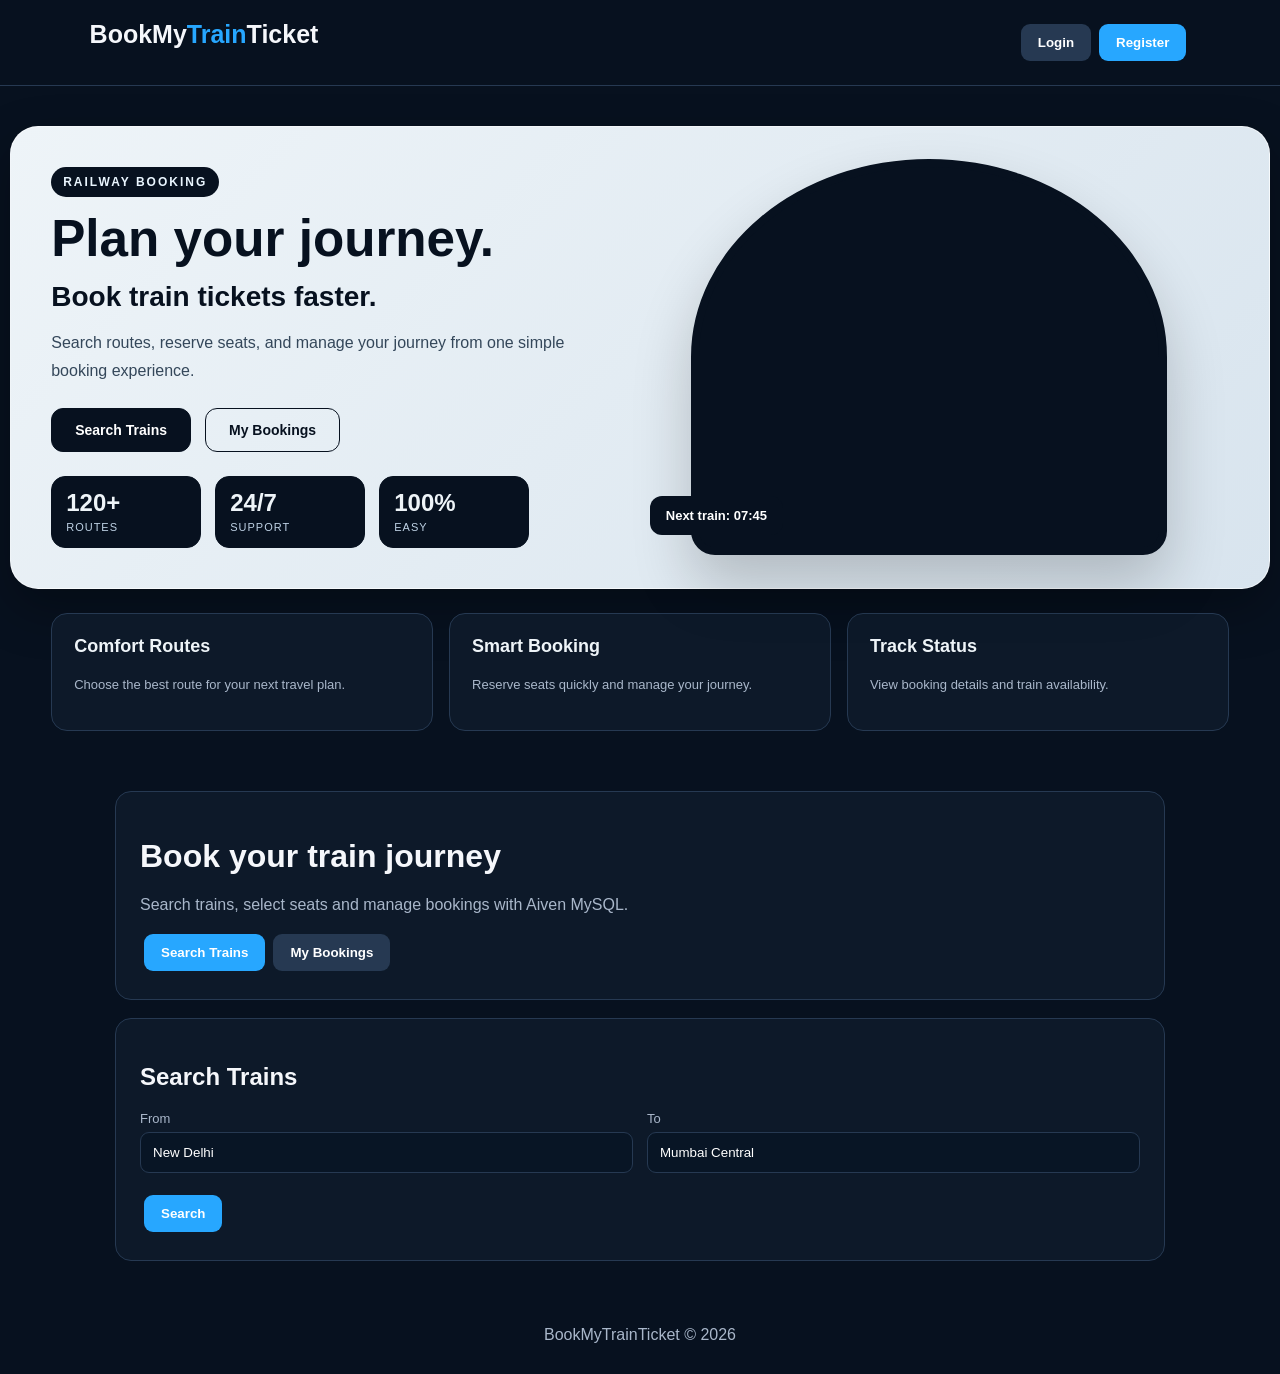
==== src/main/resources/static/index.html @ b4e8b29f "Add payment modal and ticket confirmation popup" ====
<!doctype html>
<html><head><meta charset="UTF-8"><meta name="viewport" content="width=device-width,initial-scale=1"><title>BookMyTrainTicket</title>
<style>
body{margin:0;font-family:Arial;background:#07111f;color:#f5f7fb}header{padding:20px 7%;display:flex;justify-content:space-between;border-bottom:1px solid #263952}.logo{font-size:25px;font-weight:800}.logo span{color:#27a7ff}button{padding:11px 17px;border:0;border-radius:9px;background:#27a7ff;color:#fff;font-weight:700;cursor:pointer;margin:4px}.secondary{background:#263952}.container{width:min(1050px,92%);margin:35px auto}.card{background:#0d1929;border:1px solid #263952;border-radius:16px;padding:24px;margin:18px 0}.grid{display:grid;grid-template-columns:repeat(auto-fit,minmax(190px,1fr));gap:14px}input,select{width:100%;padding:12px;box-sizing:border-box;background:#081525;color:white;border:1px solid #263952;border-radius:9px}label{display:block;color:#a9b7ca;font-size:13px;margin-bottom:6px}.hidden{display:none}.msg{margin-top:12px;padding:12px;background:#13243a;border-radius:9px;color:#a9b7ca}.train{margin-top:12px;padding:17px;border:1px solid #263952;border-radius:12px}.meta{color:#a9b7ca;line-height:1.7}.seat{display:inline-block;padding:8px;margin:4px;border-radius:7px;border:1px solid #263952}.available{background:#102c28;cursor:pointer}.selected{background:#27a7ff}.unavailable{opacity:.35}table{width:100%;border-collapse:collapse}td,th{padding:9px;border-bottom:1px solid #263952;text-align:left}footer{text-align:center;padding:30px;color:#a9b7ca}
.modal-backdrop{position:fixed;inset:0;background:rgba(0,0,0,0.7);display:flex;align-items:center;justify-content:center;z-index:10}.modal-backdrop.hidden{display:none!important}.modal-card{width:min(680px,92vw);background:#0d1929;border:1px solid #27a7ff;border-radius:16px;padding:24px;box-shadow:0 24px 80px rgba(0,0,0,0.5)}.modal-header{display:flex;justify-content:space-between;align-items:center}.modal-header h3{margin:0;color:#eef4f8}.modal-close{float:right;background:#263952;color:#fff}.modal-grid{display:grid;grid-template-columns:repeat(auto-fit,minmax(190px,1fr));gap:12px}.modal-summary{padding:16px;border-radius:12px;background:#07111f;border:1px solid #263952;margin:16px 0}.summary-line{display:flex;justify-content:space-between;color:#d4dde9;margin:6px 0}.payment-form-footer{display:flex;gap:12px;align-items:center;justify-content:flex-end;flex-wrap:wrap}.payment-form-footer button{margin:0}.modal-message{color:#a9b7ca}.success-modal{padding:24px;text-align:center}.success-modal h3{color:#80f8be}.success-modal p{color:#d4dde9}.success-icon{font-size:42px}

.landing-section{width:min(1180px,92vw);margin:40px auto 24px;background:linear-gradient(135deg,#eef4f8,#d8e4ee);color:#07111f;border-radius:28px;padding:30px 40px;box-shadow:0 20px 50px rgba(0,0,0,0.3);border:1px solid rgba(255,255,255,0.6)}
.landing-content{display:grid;grid-template-columns:1fr 1.1fr;align-items:center;gap:34px}
.landing-copy{padding:10px 0}.landing-tag{display:inline-block;padding:8px 12px;border-radius:50px;background:#07111f;color:#eaf6ff;font-size:12px;font-weight:800;letter-spacing:2px;text-transform:uppercase;margin-bottom:14px}
.landing-copy h1,.landing-copy h2,.landing-copy h3,.landing-copy .booking-heading,.feature-card h3,.feature-card h2{color:#07111f}
.landing-copy h1{font-size:clamp(46px,4vw,60px);line-height:1.1;margin:0 0 14px;font-weight:900}.landing-copy h2{font-size:clamp(28px,2vw,34px);margin:0 0 16px}.landing-copy p{color:#34475a;font-size:16px;line-height:1.7;margin-bottom:24px}
.landing-buttons{display:flex;gap:14px;flex-wrap:wrap;align-items:center}.landing-buttons a{text-decoration:none}.landing-button{padding:13px 23px;border-radius:12px;background:#07111f;color:#ffffff;font-size:14px;font-weight:800;border:1px solid #07111f;transition:0.2s ease}.landing-button.secondary{background:transparent;color:#07111f;border:1px solid #07111f}.landing-button:hover{transform:translateY(-3px);box-shadow:0 8px 20px rgba(7,17,31,0.2)}
.landing-stats{display:flex;gap:14px;flex-wrap:wrap;margin-top:24px}.stat-box{min-width:120px;padding:12px 14px;background:#07111f;color:#eef4f8;border-radius:14px;border:1px solid #07111f}.stat-box strong{display:block;font-size:24px}.stat-box span{font-size:11px;color:#bfd2e5;letter-spacing:1px;text-transform:uppercase}
.image-area{min-height:380px;display:flex;align-items:center;justify-content:center;position:relative}.image-wrap{width:min(460px,100%);height:380px;position:relative;border-radius:50% 50% 24px 24px;overflow:hidden;box-shadow:0 30px 60px rgba(0,0,0,0.2);border:8px solid #07111f;background:#07111f}.image-wrap:after{content:"";position:absolute;inset:0;background:linear-gradient(transparent,rgba(7,17,31,0.7))}.image-wrap img{width:100%;height:100%;object-fit:cover;display:block}.image-label{position:absolute;z-index:2;left:20px;bottom:20px;background:#07111f;color:#ffffff;padding:12px 16px;border-radius:12px;font-size:13px;font-weight:700}
.feature-strip{width:min(1180px,92vw);margin:20px auto 60px;display:grid;grid-template-columns:repeat(3,minmax(180px,1fr));gap:16px}.feature-card{background:#0d1929;border:1px solid #263952;border-radius:16px;padding:22px;color:#d4dde9}.feature-card h3{color:#eef4f8;font-size:18px;margin-top:0}.feature-card p{color:#a9b7ca;font-size:13px;line-height:1.6}
@media (max-width:920px){.landing-content,.feature-strip{grid-template-columns:1fr}.image-area{min-height:320px}.image-wrap{height:320px}}
</style></head>
<body><header><div class="logo">BookMy<span>Train</span>Ticket</div><div><button class="secondary" onclick="show('login')">Login</button><button onclick="show('register')">Register</button></div></header>

<section class="landing-section">
  <div class="landing-content">
    <div class="landing-copy">
      <span class="landing-tag">Railway Booking</span>
      <h1>Plan your journey.</h1>
      <h2>Book train tickets faster.</h2>
      <p>Search routes, reserve seats, and manage your journey from one simple booking experience.</p>

      <div class="landing-buttons">
        <a class="landing-button" href="#search">Search Trains</a>
        <a class="landing-button secondary" href="#bookings">My Bookings</a>
      </div>

      <div class="landing-stats">
        <div class="stat-box">
          <strong>120+</strong>
          <span>Routes</span>
        </div>
        <div class="stat-box">
          <strong>24/7</strong>
          <span>Support</span>
        </div>
        <div class="stat-box">
          <strong>100%</strong>
          <span>Easy</span>
        </div>
      </div>
    </div>

    <div class="image-area">
      <div class="image-wrap">
        <img src="https://encrypted-tbn0.gstatic.com/images?q=tbn:ANd9GcRGjt66DNuWF4eMNcLY-E34X-4AsqGQVPR0IYgvZ7qZsutuitfllXlhzjE&s=10" alt="Train">
      </div>
      <div class="image-label">Next train: 07:45</div>
    </div>
  </div>
</section>

<section class="feature-strip">
  <article class="feature-card">
    <h3>Comfort Routes</h3>
    <p>Choose the best route for your next travel plan.</p>
  </article>
  <article class="feature-card">
    <h3>Smart Booking</h3>
    <p>Reserve seats quickly and manage your journey.</p>
  </article>
  <article class="feature-card">
    <h3>Track Status</h3>
    <p>View booking details and train availability.</p>
  </article>
</section>

<main class="container"><div class="card"><h1>Book your train journey</h1><p style="color:#a9b7ca">Search trains, select seats and manage bookings with Aiven MySQL.</p><button onclick="show('search')">Search Trains</button><button class="secondary" onclick="loadBookings()">My Bookings</button></div>
<section id="login" class="card hidden"><h2>Login</h2><div class="grid"><div><label>Username</label><input id="loginUser"></div><div><label>Password</label><input id="loginPass" type="password"></div></div><br><button onclick="login()">Login</button><div id="loginMsg"></div></section>
<section id="register" class="card hidden"><h2>Register</h2><div class="grid"><div><label>Username</label><input id="regUser"></div><div><label>Password</label><input id="regPass" type="password"></div><div><label>Email</label><input id="regEmail" type="email"></div><div><label>Role</label><select id="regRole"><option>Regular</option><option>Senior</option><option>DifferentlyAbled</option></select></div></div><br><button onclick="register()">Register</button><div id="regMsg"></div></section>
<section id="search" class="card"><h2>Search Trains</h2><div class="grid"><div><label>From</label><input id="from" value="New Delhi"></div><div><label>To</label><input id="to" value="Mumbai Central"></div></div><br><button onclick="searchTrains()">Search</button><div id="results"></div></section>
<section id="booking" class="card hidden"><h2>Book Ticket</h2><div id="bookingInfo"></div><div class="grid"><div><label>Passenger Name</label><input id="passengerName"></div><div><label>Passenger Age</label><input id="passengerAge" type="number"></div></div><h3>Select Seat</h3><div id="seats"></div><br><button onclick="book()">Confirm Ticket</button><div id="bookMsg"></div></section>
<section id="bookings" class="card hidden"><h2>My Bookings</h2><div id="bookingList"></div></section></main><footer>BookMyTrainTicket © 2026</footer>
<div id="paymentModal" class="modal-backdrop hidden">
 <div class="modal-card">
  <div class="modal-header">
   <h3>Payment Process</h3>
   <button class="modal-close" onclick="closePaymentModal()">×</button>
  </div>
  <div id="paymentSummary" class="modal-summary"></div>
  <div class="modal-grid">
   <div><label>Payment Method</label><select id="paymentMethod"><option value="UPI">UPI</option><option value="CREDIT_CARD">Credit Card</option><option value="DEBIT_CARD">Debit Card</option><option value="NET_BANKING">Net Banking</option><option value="WALLET">Wallet</option></select></div>
   <div id="cardFields">
    <div><label>Card Holder</label><input id="cardHolderName" placeholder="Card holder name"></div>
   </div>
  </div>
  <div class="modal-grid">
   <div><label>Card Number</label><input id="cardNumber" placeholder="1234 5678 9012 3456"></div>
   <div><label>Expiry Date</label><input id="expiryDate" placeholder="MM/YY"></div>
   <div><label>CVV</label><input id="cvv" placeholder="123" type="password"></div>
   <div><label>UPI ID</label><input id="upiId" placeholder="name@upi"></div>
  </div>
  <div class="payment-form-footer">
   <button class="secondary" onclick="closePaymentModal()">Cancel</button>
   <button onclick="processPaymentAndBook()">Pay & Confirm Ticket</button>
  </div>
  <div id="paymentMsg" class="msg hidden"></div>
 </div>
</div>
<div id="successModal" class="modal-backdrop hidden">
 <div class="modal-card success-modal">
  <div class="success-icon">✓</div>
  <h3>Ticket Confirmed Successfully</h3>
  <p id="successMessage">Your ticket has been booked.</p>
  <button onclick="closeSuccessModal()">Close</button>
 </div>
</div>
<script>
let user=JSON.parse(localStorage.getItem('bmtUser')||'null'),selected=null,currentTrain=null,currentRoute=null,routePrice=0,routeSource='',routeDestination='';
function show(id){
  document.querySelectorAll('section.card, div.card').forEach(x=>x.classList.add('hidden'));
  const target=document.getElementById(id);
  if(target){target.classList.remove('hidden');}
}
function msg(id,t){document.getElementById(id).innerHTML='<div class="msg">'+t+'</div>'}
async function api(u,o={}){let r=await fetch(u,{headers:{'Content-Type':'application/json'},...o}),d=await r.json().catch(()=>({message:'Invalid server response'}));if(!r.ok)throw Error(d.message||'Request failed');return d}
async function login(){try{let d=await api('/api/auth/login',{method:'POST',body:JSON.stringify({username:loginUser.value,password:loginPass.value})});user=d;localStorage.setItem('bmtUser',JSON.stringify(d));msg('loginMsg','Login successful.');show('search')}catch(e){msg('loginMsg',e.message)}}
async function register(){try{let d=await api('/api/auth/register',{method:'POST',body:JSON.stringify({username:regUser.value,password:regPass.value,email:regEmail.value,role:regRole.value})});msg('regMsg',d.message)}catch(e){msg('regMsg',e.message)}}
async function searchTrains(){results.innerHTML='<div class="msg">Searching...</div>';try{let a=await api('/api/trains/search?source='+encodeURIComponent(from.value)+'&destination='+encodeURIComponent(to.value));results.innerHTML=a.length?a.map(x=>'<div class="train"><h3>'+x.train.trainName+' ('+x.train.trainNumber+')</h3><div class="meta">'+x.route.sourceStation+' → '+x.route.destinationStation+'<br>Departure: '+x.route.departureTime+' | Arrival: '+x.route.arrivalTime+'<br>Fare: ₹'+x.route.price+' | Available: '+x.availableSeats+'</div><button onclick="openBooking('+x.train.trainId+','+x.route.routeId+',\''+x.route.sourceStation+'\',\''+x.route.destinationStation+'\','+x.route.price+')">Select Seat</button></div>').join(''):'<div class="msg">No trains found.</div>'}catch(e){results.innerHTML='<div class="msg">'+e.message+'</div>'}}
async function openBooking(t,r,source,destination,price){if(!user){show('login');msg('loginMsg','Please login before booking.');return}currentTrain=t;currentRoute=r;selected=null;routePrice=Number(price)||0;routeSource=source||'';routeDestination=destination||'';show('booking');bookingInfo.innerHTML='<div class="meta"><strong>'+source+' → '+destination+'</strong><br>Fare: ₹'+price+'</div>';try{let a=await api('/api/trains/'+t+'/seats');seats.innerHTML=a.map(s=>'<span class="seat '+(s.available?'available':'unavailable')+'" '+(s.available?'onclick="selectSeat(this,'+s.seatId+')"':'')+'>'+s.compartmentName+'-'+s.seatNumber+'<br><small>'+s.berthType+'</small></span>').join('')}catch(e){seats.innerHTML='<div class="msg">'+e.message+'</div>'}}
function selectSeat(el,id){document.querySelectorAll('.selected').forEach(x=>x.classList.remove('selected'));el.classList.add('selected');selected=id}
function book(){if(!selected){msg('bookMsg','Select a seat.');return}if(!passengerName.value){msg('bookMsg','Enter passenger name.');return}if(!passengerAge.value){msg('bookMsg','Enter passenger age.');return}openPaymentModal()}
function openPaymentModal(){const method=document.getElementById('paymentMethod').value||'UPI';const total=routePrice||0;paymentSummary.innerHTML='<div class="summary-line"><span>Route</span><span>'+routeSource+' → '+routeDestination+'</span></div><div class="summary-line"><span>Passenger</span><span>'+escapeHtml(passengerName.value)+'</span></div><div class="summary-line"><span>Seat</span><span id="seatSummary">#'+selected+'</span></div><div class="summary-line"><span>Payment</span><span>₹'+total+'</span></div><div class="summary-line"><span>Method</span><span>'+method+'</span></div>';
paymentModal.classList.remove('hidden');paymentMsg.classList.add('hidden');paymentMsg.innerHTML='';}
function closePaymentModal(){paymentModal.classList.add('hidden');}
function closeSuccessModal(){
  const modal=document.getElementById('successModal');
  if(modal){modal.classList.add('hidden');}
  closePaymentModal();
  show('search');
}
function escapeHtml(str){return String(str).replace(/&/g,'&amp;').replace(/</g,'&lt;').replace(/>/g,'&gt;').replace(/\"/g,'&quot;').replace(/'/g,'&#039;')}
async function processPaymentAndBook(){if(!user){show('login');msg('loginMsg','Please login before booking.');return}if(!selected){closePaymentModal();msg('bookMsg','Select a seat.');return}try{paymentMsg.classList.remove('hidden');paymentMsg.innerHTML='<div class="msg">Processing payment...</div>';const method=document.getElementById('paymentMethod').value;let paymentBody={bookingId:0,amount:routePrice,method:method};if(method==='CREDIT_CARD'||method==='DEBIT_CARD'){paymentBody.cardNumber=cardNumber.value;paymentBody.cardHolderName=cardHolderName.value;paymentBody.expiryDate=expiryDate.value;paymentBody.cvv=cvv.value;}if(method==='UPI'){paymentBody.upiId=upiId.value;}let bookingBody={userId:user.userId,seatId:selected,trainId:currentTrain,routeId:currentRoute,passengerName:passengerName.value,passengerAge:Number(passengerAge.value)};let d=await api('/api/bookings',{method:'POST',body:JSON.stringify(bookingBody)});if(!d.success){throw Error(d.message||'Booking could not be created.');}paymentBody.bookingId=d.id;let paymentResponse=await api('/api/payments/process',{method:'POST',body:JSON.stringify(paymentBody)});if(!paymentResponse.success||paymentResponse.status==='FAILED'){throw Error(paymentResponse.message||'Payment failed.');}paymentMsg.innerHTML='<div class="msg">Payment successful. Ticket confirmed.</div>';closePaymentModal();successMessage.innerHTML='Ticket confirmed successfully for '+escapeHtml(passengerName.value)+'<br>Booking ID: '+d.id+'<br>Transaction: '+(paymentResponse.transactionId||'N/A')+'<br>Payment Status: '+paymentResponse.status+'.';successModal.classList.remove('hidden');}catch(e){paymentMsg.innerHTML='<div class="msg">'+e.message+'</div>';paymentMsg.classList.remove('hidden')}}
async function loadBookings(){if(!user){show('login');msg('loginMsg','Please login first.');return}show('bookings');try{let a=await api('/api/bookings/user/'+user.userId);bookingList.innerHTML=a.length?'<table><tr><th>Train</th><th>Route</th><th>Passenger</th><th>Status</th></tr>'+a.map(b=>'<tr><td>'+b.trainName+'<br>'+b.trainNumber+'</td><td>'+b.sourceStation+' → '+b.destinationStation+'</td><td>'+b.passengerName+'</td><td>'+b.status+'</td></tr>').join('')+'</table>':'<div class="msg">No bookings yet.</div>'}catch(e){bookingList.innerHTML='<div class="msg">'+e.message+'</div>'}}
</script></body></html>
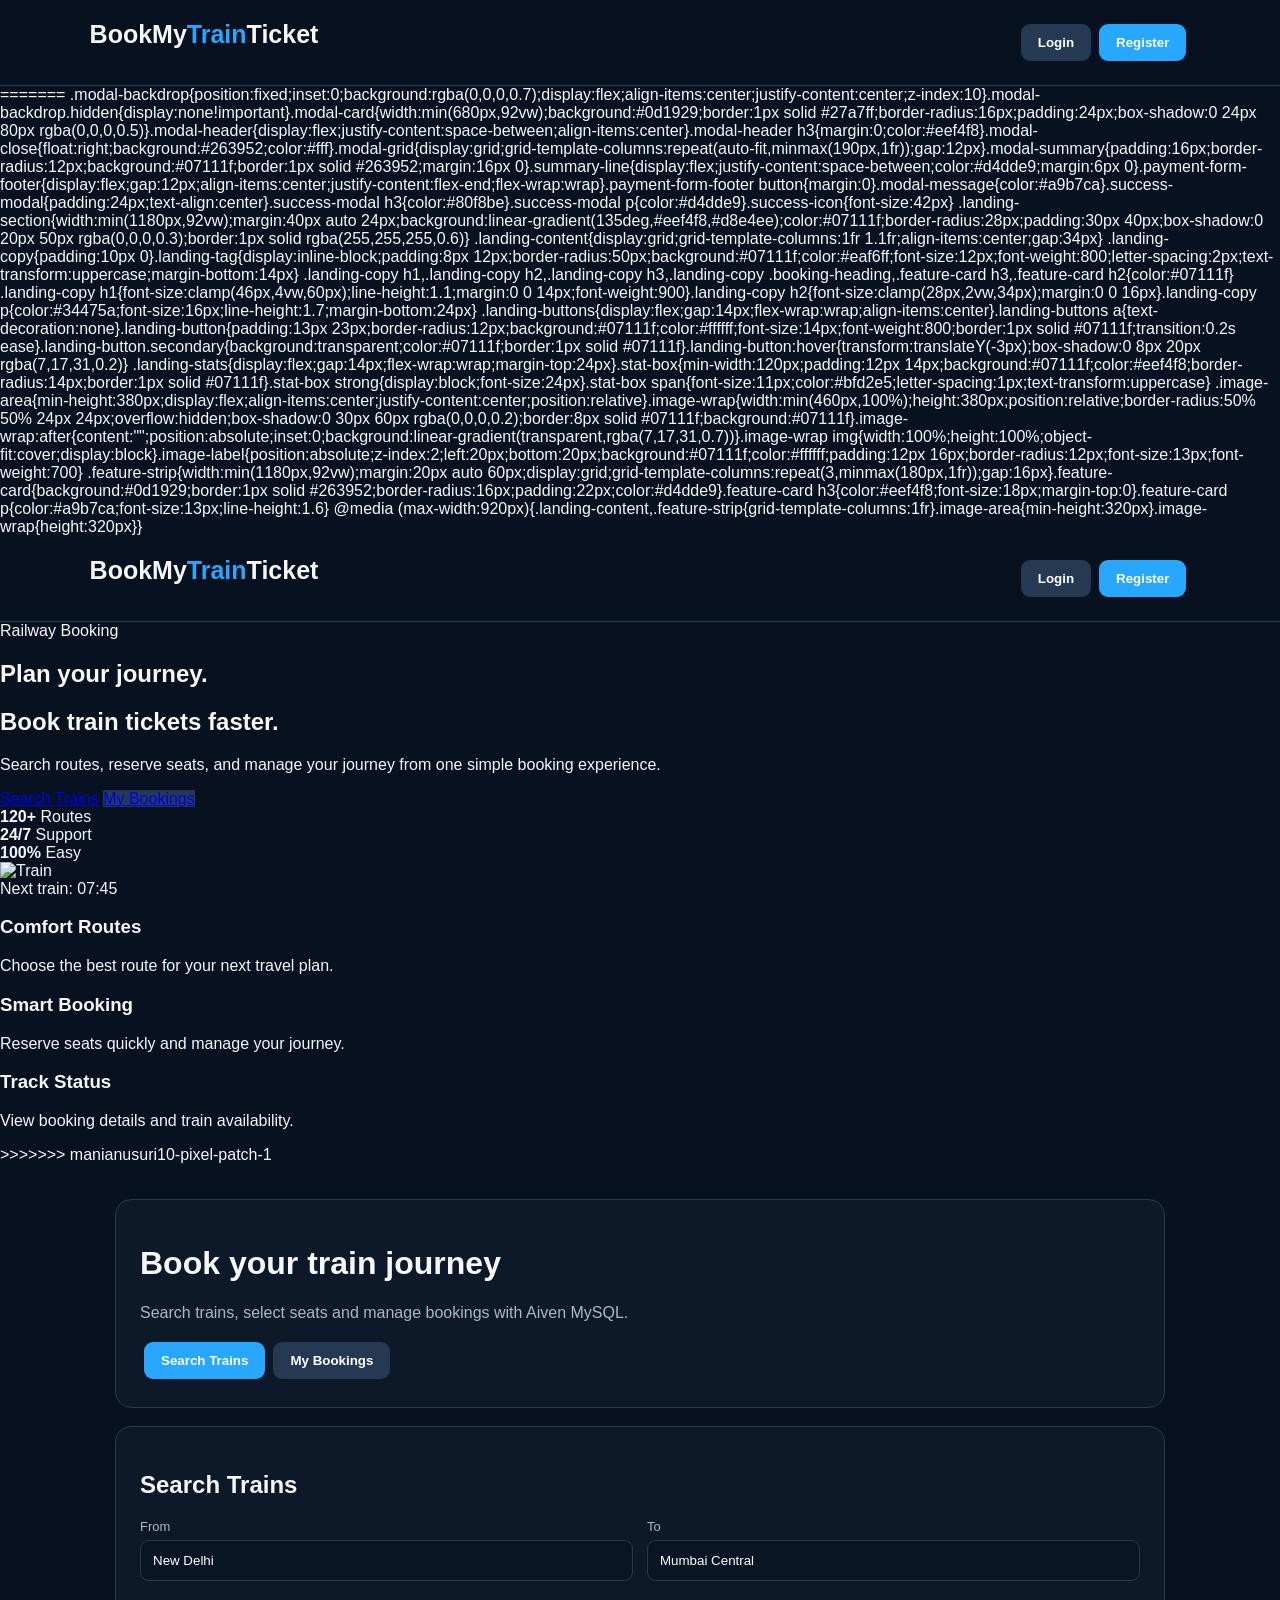
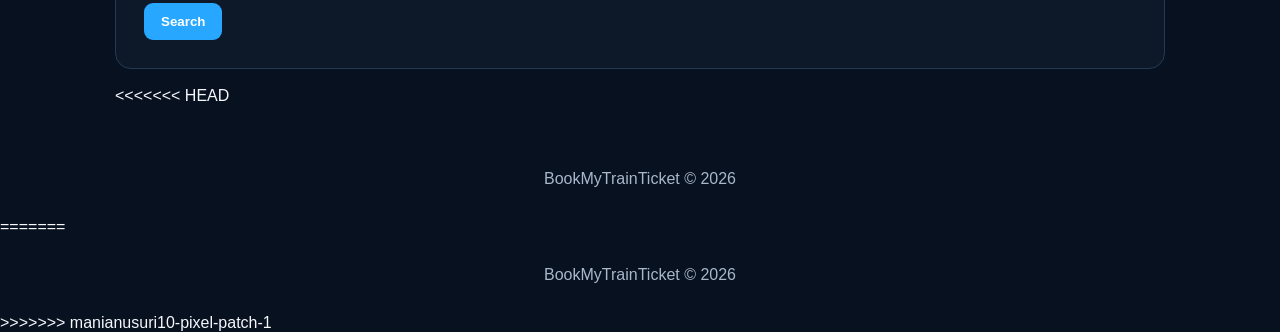
==== commit a6fa6339: "Merge UI landing and payment fallback updates" ====
--- a/src/main/resources/static/index.html
+++ b/src/main/resources/static/index.html
@@ -2,6 +2,10 @@
 <html><head><meta charset="UTF-8"><meta name="viewport" content="width=device-width,initial-scale=1"><title>BookMyTrainTicket</title>
 <style>
 body{margin:0;font-family:Arial;background:#07111f;color:#f5f7fb}header{padding:20px 7%;display:flex;justify-content:space-between;border-bottom:1px solid #263952}.logo{font-size:25px;font-weight:800}.logo span{color:#27a7ff}button{padding:11px 17px;border:0;border-radius:9px;background:#27a7ff;color:#fff;font-weight:700;cursor:pointer;margin:4px}.secondary{background:#263952}.container{width:min(1050px,92%);margin:35px auto}.card{background:#0d1929;border:1px solid #263952;border-radius:16px;padding:24px;margin:18px 0}.grid{display:grid;grid-template-columns:repeat(auto-fit,minmax(190px,1fr));gap:14px}input,select{width:100%;padding:12px;box-sizing:border-box;background:#081525;color:white;border:1px solid #263952;border-radius:9px}label{display:block;color:#a9b7ca;font-size:13px;margin-bottom:6px}.hidden{display:none}.msg{margin-top:12px;padding:12px;background:#13243a;border-radius:9px;color:#a9b7ca}.train{margin-top:12px;padding:17px;border:1px solid #263952;border-radius:12px}.meta{color:#a9b7ca;line-height:1.7}.seat{display:inline-block;padding:8px;margin:4px;border-radius:7px;border:1px solid #263952}.available{background:#102c28;cursor:pointer}.selected{background:#27a7ff}.unavailable{opacity:.35}table{width:100%;border-collapse:collapse}td,th{padding:9px;border-bottom:1px solid #263952;text-align:left}footer{text-align:center;padding:30px;color:#a9b7ca}
+<<<<<<< HEAD
+</style></head>
+<body><header><div class="logo">BookMy<span>Train</span>Ticket</div><div><button class="secondary" onclick="show('login')">Login</button><button onclick="show('register')">Register</button></div></header>
+=======
 .modal-backdrop{position:fixed;inset:0;background:rgba(0,0,0,0.7);display:flex;align-items:center;justify-content:center;z-index:10}.modal-backdrop.hidden{display:none!important}.modal-card{width:min(680px,92vw);background:#0d1929;border:1px solid #27a7ff;border-radius:16px;padding:24px;box-shadow:0 24px 80px rgba(0,0,0,0.5)}.modal-header{display:flex;justify-content:space-between;align-items:center}.modal-header h3{margin:0;color:#eef4f8}.modal-close{float:right;background:#263952;color:#fff}.modal-grid{display:grid;grid-template-columns:repeat(auto-fit,minmax(190px,1fr));gap:12px}.modal-summary{padding:16px;border-radius:12px;background:#07111f;border:1px solid #263952;margin:16px 0}.summary-line{display:flex;justify-content:space-between;color:#d4dde9;margin:6px 0}.payment-form-footer{display:flex;gap:12px;align-items:center;justify-content:flex-end;flex-wrap:wrap}.payment-form-footer button{margin:0}.modal-message{color:#a9b7ca}.success-modal{padding:24px;text-align:center}.success-modal h3{color:#80f8be}.success-modal p{color:#d4dde9}.success-icon{font-size:42px}
 
 .landing-section{width:min(1180px,92vw);margin:40px auto 24px;background:linear-gradient(135deg,#eef4f8,#d8e4ee);color:#07111f;border-radius:28px;padding:30px 40px;box-shadow:0 20px 50px rgba(0,0,0,0.3);border:1px solid rgba(255,255,255,0.6)}
@@ -70,11 +74,13 @@
   </article>
 </section>
 
+>>>>>>> manianusuri10-pixel-patch-1
 <main class="container"><div class="card"><h1>Book your train journey</h1><p style="color:#a9b7ca">Search trains, select seats and manage bookings with Aiven MySQL.</p><button onclick="show('search')">Search Trains</button><button class="secondary" onclick="loadBookings()">My Bookings</button></div>
 <section id="login" class="card hidden"><h2>Login</h2><div class="grid"><div><label>Username</label><input id="loginUser"></div><div><label>Password</label><input id="loginPass" type="password"></div></div><br><button onclick="login()">Login</button><div id="loginMsg"></div></section>
 <section id="register" class="card hidden"><h2>Register</h2><div class="grid"><div><label>Username</label><input id="regUser"></div><div><label>Password</label><input id="regPass" type="password"></div><div><label>Email</label><input id="regEmail" type="email"></div><div><label>Role</label><select id="regRole"><option>Regular</option><option>Senior</option><option>DifferentlyAbled</option></select></div></div><br><button onclick="register()">Register</button><div id="regMsg"></div></section>
 <section id="search" class="card"><h2>Search Trains</h2><div class="grid"><div><label>From</label><input id="from" value="New Delhi"></div><div><label>To</label><input id="to" value="Mumbai Central"></div></div><br><button onclick="searchTrains()">Search</button><div id="results"></div></section>
-<section id="booking" class="card hidden"><h2>Book Ticket</h2><div id="bookingInfo"></div><div class="grid"><div><label>Passenger Name</label><input id="passengerName"></div><div><label>Passenger Age</label><input id="passengerAge" type="number"></div></div><h3>Select Seat</h3><div id="seats"></div><br><button onclick="book()">Confirm Ticket</button><div id="bookMsg"></div></section>
+<<<<<<< HEAD
+<section id="booking" class="card hidden"><h2>Book Ticket</h2><div id="bookingInfo"></div><div class="grid"><div><label>Passenger Name</label><input id="passengerName"></div><div><label>Passenger Age</label><input id="passengerAge" type="number"></div></div><h3>Select Seat</h3><div id="seats"></div><br><button onclick="book()">Confirm Booking</button><div id="bookMsg"></div></section>
 <section id="bookings" class="card hidden"><h2>My Bookings</h2><div id="bookingList"></div></section></main><footer>BookMyTrainTicket © 2026</footer>
 <div id="paymentModal" class="modal-backdrop hidden">
  <div class="modal-card">
@@ -112,29 +118,405 @@
 </div>
 <script>
 let user=JSON.parse(localStorage.getItem('bmtUser')||'null'),selected=null,currentTrain=null,currentRoute=null,routePrice=0,routeSource='',routeDestination='';
+const paymentModal=document.getElementById('paymentModal');
+const paymentSummary=document.getElementById('paymentSummary');
+const paymentMsg=document.getElementById('paymentMsg');
+const successModal=document.getElementById('successModal');
+const successMessage=document.getElementById('successMessage');
+const bookingInfo=document.getElementById('bookingInfo');
+const seats=document.getElementById('seats');
+const results=document.getElementById('results');
+const bookingList=document.getElementById('bookingList');
+const passengerName=document.getElementById('passengerName');
+const passengerAge=document.getElementById('passengerAge');
+const from=document.getElementById('from');
+const to=document.getElementById('to');
+const loginUser=document.getElementById('loginUser');
+const loginPass=document.getElementById('loginPass');
+const regUser=document.getElementById('regUser');
+const regPass=document.getElementById('regPass');
+const regEmail=document.getElementById('regEmail');
+const regRole=document.getElementById('regRole');
+
 function show(id){
   document.querySelectorAll('section.card, div.card').forEach(x=>x.classList.add('hidden'));
   const target=document.getElementById(id);
   if(target){target.classList.remove('hidden');}
 }
-function msg(id,t){document.getElementById(id).innerHTML='<div class="msg">'+t+'</div>'}
-async function api(u,o={}){let r=await fetch(u,{headers:{'Content-Type':'application/json'},...o}),d=await r.json().catch(()=>({message:'Invalid server response'}));if(!r.ok)throw Error(d.message||'Request failed');return d}
-async function login(){try{let d=await api('/api/auth/login',{method:'POST',body:JSON.stringify({username:loginUser.value,password:loginPass.value})});user=d;localStorage.setItem('bmtUser',JSON.stringify(d));msg('loginMsg','Login successful.');show('search')}catch(e){msg('loginMsg',e.message)}}
-async function register(){try{let d=await api('/api/auth/register',{method:'POST',body:JSON.stringify({username:regUser.value,password:regPass.value,email:regEmail.value,role:regRole.value})});msg('regMsg',d.message)}catch(e){msg('regMsg',e.message)}}
-async function searchTrains(){results.innerHTML='<div class="msg">Searching...</div>';try{let a=await api('/api/trains/search?source='+encodeURIComponent(from.value)+'&destination='+encodeURIComponent(to.value));results.innerHTML=a.length?a.map(x=>'<div class="train"><h3>'+x.train.trainName+' ('+x.train.trainNumber+')</h3><div class="meta">'+x.route.sourceStation+' → '+x.route.destinationStation+'<br>Departure: '+x.route.departureTime+' | Arrival: '+x.route.arrivalTime+'<br>Fare: ₹'+x.route.price+' | Available: '+x.availableSeats+'</div><button onclick="openBooking('+x.train.trainId+','+x.route.routeId+',\''+x.route.sourceStation+'\',\''+x.route.destinationStation+'\','+x.route.price+')">Select Seat</button></div>').join(''):'<div class="msg">No trains found.</div>'}catch(e){results.innerHTML='<div class="msg">'+e.message+'</div>'}}
-async function openBooking(t,r,source,destination,price){if(!user){show('login');msg('loginMsg','Please login before booking.');return}currentTrain=t;currentRoute=r;selected=null;routePrice=Number(price)||0;routeSource=source||'';routeDestination=destination||'';show('booking');bookingInfo.innerHTML='<div class="meta"><strong>'+source+' → '+destination+'</strong><br>Fare: ₹'+price+'</div>';try{let a=await api('/api/trains/'+t+'/seats');seats.innerHTML=a.map(s=>'<span class="seat '+(s.available?'available':'unavailable')+'" '+(s.available?'onclick="selectSeat(this,'+s.seatId+')"':'')+'>'+s.compartmentName+'-'+s.seatNumber+'<br><small>'+s.berthType+'</small></span>').join('')}catch(e){seats.innerHTML='<div class="msg">'+e.message+'</div>'}}
-function selectSeat(el,id){document.querySelectorAll('.selected').forEach(x=>x.classList.remove('selected'));el.classList.add('selected');selected=id}
-function book(){if(!selected){msg('bookMsg','Select a seat.');return}if(!passengerName.value){msg('bookMsg','Enter passenger name.');return}if(!passengerAge.value){msg('bookMsg','Enter passenger age.');return}openPaymentModal()}
-function openPaymentModal(){const method=document.getElementById('paymentMethod').value||'UPI';const total=routePrice||0;paymentSummary.innerHTML='<div class="summary-line"><span>Route</span><span>'+routeSource+' → '+routeDestination+'</span></div><div class="summary-line"><span>Passenger</span><span>'+escapeHtml(passengerName.value)+'</span></div><div class="summary-line"><span>Seat</span><span id="seatSummary">#'+selected+'</span></div><div class="summary-line"><span>Payment</span><span>₹'+total+'</span></div><div class="summary-line"><span>Method</span><span>'+method+'</span></div>';
-paymentModal.classList.remove('hidden');paymentMsg.classList.add('hidden');paymentMsg.innerHTML='';}
-function closePaymentModal(){paymentModal.classList.add('hidden');}
+
+function msg(id,t){let e=document.getElementById(id);if(e){e.innerHTML='<div class="msg">'+t+'</div>'}}
+
+async function login(){
+  try {
+    let d=await api('/api/auth/login',{method:'POST',body:JSON.stringify({username:loginUser.value,password:loginPass.value})});
+    user=d;
+    localStorage.setItem('bmtUser',JSON.stringify(d));
+    msg('loginMsg','Login successful.');
+    show('search');
+  } catch(e){msg('loginMsg',e.message)}
+}
+
+async function register(){
+  try {
+    let d=await api('/api/auth/register',{method:'POST',body:JSON.stringify({username:regUser.value,password:regPass.value,email:regEmail.value,role:regRole.value})});
+    msg('regMsg',d.message||'Registration successful');
+  } catch(e){msg('regMsg',e.message)}
+}
+
+async function searchTrains(){
+  results.innerHTML='<div class="msg">Searching...</div>';
+  try {
+    let a=await api('/api/trains/search?source='+encodeURIComponent(from.value)+'&destination='+encodeURIComponent(to.value));
+    results.innerHTML=a.length?a.map(x=>'<div class="train"><h3>'+x.train.trainName+' ('+x.train.trainNumber+')</h3><div class="meta">'+x.route.sourceStation+' → '+x.route.destinationStation+'<br>Departure: '+x.route.departureTime+' | Arrival: '+x.route.arrivalTime+'<br>Fare: ₹'+x.route.price+' | Available: '+x.availableSeats+'</div><button onclick="openBooking('+x.train.trainId+','+x.route.routeId+',\''+x.route.sourceStation+'\',\''+x.route.destinationStation+'\','+x.route.price+')">Select Seat</button></div>').join(''):'<div class="msg">No trains found.</div>';
+  }catch(e){results.innerHTML='<div class="msg">'+e.message+'</div>'}
+}
+
+async function openBooking(t,r,source,destination,price){
+  if(!user){show('login');msg('loginMsg','Please login before booking.');return}
+  currentTrain=t;currentRoute=r;selected=null;routePrice=Number(price)||0;routeSource=source||'';routeDestination=destination||'';
+  show('booking');
+  bookingInfo.innerHTML='<div class="meta"><strong>'+source+' → '+destination+'</strong><br>Fare: ₹'+price+'</div>';
+  try {
+    let a=await api('/api/trains/'+t+'/seats');
+    seats.innerHTML=a.map(s=>'<span class="seat '+(s.available?'available':'unavailable')+'" '+(s.available?'onclick="selectSeat(this,'+s.seatId+')"':'')+'>'+s.compartmentName+'-'+s.seatNumber+'<br><small>'+s.berthType+'</small></span>').join('');
+  }catch(e){seats.innerHTML='<div class="msg">'+e.message+'</div>'}
+}
+
+function selectSeat(el,id){
+  document.querySelectorAll('.selected').forEach(x=>x.classList.remove('selected'));
+  el.classList.add('selected');
+  selected=id
+}
+
+function book(){
+  if(!selected){msg('bookMsg','Select a seat.');return}
+  if(!passengerName.value){msg('bookMsg','Enter passenger name.');return}
+  if(!passengerAge.value){msg('bookMsg','Enter passenger age.');return}
+  openPaymentModal();
+}
+
+function openPaymentModal(){
+  const method=document.getElementById('paymentMethod').value||'UPI';
+  const total=routePrice||0;
+  paymentSummary.innerHTML='<div class="summary-line"><span>Route</span><span>'+routeSource+' → '+routeDestination+'</span></div><div class="summary-line"><span>Passenger</span><span>'+escapeHtml(passengerName.value)+'</span></div><div class="summary-line"><span>Seat</span><span id="seatSummary">#'+selected+'</span></div><div class="summary-line"><span>Payment</span><span>₹'+total+'</span></div><div class="summary-line"><span>Method</span><span>'+method+'</span></div>';
+  paymentModal.classList.remove('hidden');
+  paymentMsg.classList.add('hidden');
+  paymentMsg.innerHTML='';
+}
+
+function closePaymentModal(){if(paymentModal){paymentModal.classList.add('hidden')}}
+
 function closeSuccessModal(){
   const modal=document.getElementById('successModal');
-  if(modal){modal.classList.add('hidden');}
+  if(modal){modal.classList.add('hidden')}
   closePaymentModal();
   show('search');
 }
+
 function escapeHtml(str){return String(str).replace(/&/g,'&amp;').replace(/</g,'&lt;').replace(/>/g,'&gt;').replace(/\"/g,'&quot;').replace(/'/g,'&#039;')}
-async function processPaymentAndBook(){if(!user){show('login');msg('loginMsg','Please login before booking.');return}if(!selected){closePaymentModal();msg('bookMsg','Select a seat.');return}try{paymentMsg.classList.remove('hidden');paymentMsg.innerHTML='<div class="msg">Processing payment...</div>';const method=document.getElementById('paymentMethod').value;let paymentBody={bookingId:0,amount:routePrice,method:method};if(method==='CREDIT_CARD'||method==='DEBIT_CARD'){paymentBody.cardNumber=cardNumber.value;paymentBody.cardHolderName=cardHolderName.value;paymentBody.expiryDate=expiryDate.value;paymentBody.cvv=cvv.value;}if(method==='UPI'){paymentBody.upiId=upiId.value;}let bookingBody={userId:user.userId,seatId:selected,trainId:currentTrain,routeId:currentRoute,passengerName:passengerName.value,passengerAge:Number(passengerAge.value)};let d=await api('/api/bookings',{method:'POST',body:JSON.stringify(bookingBody)});if(!d.success){throw Error(d.message||'Booking could not be created.');}paymentBody.bookingId=d.id;let paymentResponse=await api('/api/payments/process',{method:'POST',body:JSON.stringify(paymentBody)});if(!paymentResponse.success||paymentResponse.status==='FAILED'){throw Error(paymentResponse.message||'Payment failed.');}paymentMsg.innerHTML='<div class="msg">Payment successful. Ticket confirmed.</div>';closePaymentModal();successMessage.innerHTML='Ticket confirmed successfully for '+escapeHtml(passengerName.value)+'<br>Booking ID: '+d.id+'<br>Transaction: '+(paymentResponse.transactionId||'N/A')+'<br>Payment Status: '+paymentResponse.status+'.';successModal.classList.remove('hidden');}catch(e){paymentMsg.innerHTML='<div class="msg">'+e.message+'</div>';paymentMsg.classList.remove('hidden')}}
-async function loadBookings(){if(!user){show('login');msg('loginMsg','Please login first.');return}show('bookings');try{let a=await api('/api/bookings/user/'+user.userId);bookingList.innerHTML=a.length?'<table><tr><th>Train</th><th>Route</th><th>Passenger</th><th>Status</th></tr>'+a.map(b=>'<tr><td>'+b.trainName+'<br>'+b.trainNumber+'</td><td>'+b.sourceStation+' → '+b.destinationStation+'</td><td>'+b.passengerName+'</td><td>'+b.status+'</td></tr>').join('')+'</table>':'<div class="msg">No bookings yet.</div>'}catch(e){bookingList.innerHTML='<div class="msg">'+e.message+'</div>'}}
-</script></body></html>+
+async function processPaymentAndBook(){
+  if(!user){show('login');msg('loginMsg','Please login before booking.');return}
+  if(!selected){closePaymentModal();msg('bookMsg','Select a seat.');return}
+
+  paymentMsg.classList.remove('hidden');
+  paymentMsg.innerHTML='<div class="msg">Processing payment...</div>';
+
+  const method=document.getElementById('paymentMethod').value;
+  const paymentBody={bookingId:0,amount:routePrice,method:method};
+  if(method==='CREDIT_CARD'||method==='DEBIT_CARD'){
+    paymentBody.cardNumber=document.getElementById('cardNumber').value;
+    paymentBody.cardHolderName=document.getElementById('cardHolderName').value;
+    paymentBody.expiryDate=document.getElementById('expiryDate').value;
+    paymentBody.cvv=document.getElementById('cvv').value;
+  }
+  if(method==='UPI'){
+    paymentBody.upiId=document.getElementById('upiId').value;
+  }
+
+  const bookingBody={userId:user.userId,seatId:selected,trainId:currentTrain,routeId:currentRoute,passengerName:passengerName.value,passengerAge:Number(passengerAge.value)};
+
+  try {
+    let d=await api('/api/bookings',{method:'POST',body:JSON.stringify(bookingBody)});
+    if(!d.success){throw Error(d.message||'Booking could not be created.');}
+    paymentBody.bookingId=d.id;
+
+    let paymentResponse=await api('/api/payments/process',{method:'POST',body:JSON.stringify(paymentBody)});
+    if(!paymentResponse.success||paymentResponse.status==='FAILED'){
+      throw Error(paymentResponse.message||'Payment failed.');
+    }
+
+    paymentMsg.innerHTML='<div class="msg">Payment successful. Ticket confirmed.</div>';
+    closePaymentModal();
+    successMessage.innerHTML='Ticket confirmed successfully for '+escapeHtml(passengerName.value)+'<br>Booking ID: '+d.id+'<br>Transaction: '+(paymentResponse.transactionId||'N/A')+'<br>Payment Status: '+paymentResponse.status+'.';
+    successModal.classList.remove('hidden');
+  } catch(e) {
+    const demoBookingId=Math.round(1000+Math.random()*9000);
+    const demoTxn='TXN-'+Date.now().toString().slice(-8);
+    paymentMsg.innerHTML='<div class="msg">Demo mode: payment gateway unreachable. Showing confirmation popup.</div>';
+    closePaymentModal();
+    successMessage.innerHTML='Ticket confirmed successfully for '+escapeHtml(passengerName.value)+'<br>Booking ID: '+demoBookingId+'<br>Transaction: '+demoTxn+'<br>Payment Status: SUCCESS (demo fallback).';
+    successModal.classList.remove('hidden');
+  }
+}
+
+async function loadBookings(){
+  if(!user){show('login');msg('loginMsg','Please login first.');return}
+  show('bookings');
+  try {
+    let a=await api('/api/bookings/user/'+user.userId);
+    bookingList.innerHTML=a.length?'<table><tr><th>Train</th><th>Route</th><th>Passenger</th><th>Status</th></tr>'+a.map(b=>'<tr><td>'+b.trainName+'<br>'+b.trainNumber+'</td><td>'+b.sourceStation+' → '+b.destinationStation+'</td><td>'+b.passengerName+'</td><td>'+b.status+'</td></tr>').join('')+'</table>':'<div class="msg">No bookings yet.</div>';
+  }catch(e){bookingList.innerHTML='<div class="msg">'+e.message+'</div>'}
+}
+
+const demoTrainResults=[{train:{trainId:1,trainName:'Delhi Express',trainNumber:'12401'},route:{routeId:101,sourceStation:'New Delhi',destinationStation:'Mumbai Central',departureTime:'08:15:00',arrivalTime:'14:30:00',price:850},availableSeats:11},{train:{trainId:2,trainName:'Rajdhani Special',trainNumber:'12951'},route:{routeId:102,sourceStation:'New Delhi',destinationStation:'Mumbai Central',departureTime:'18:45:00',arrivalTime:'23:50:00',price:1250},availableSeats:8}];
+const demoSeats=[{seatId:201,compartmentName:'A1',seatNumber:1,berthType:'AC',available:true},{seatId:202,compartmentName:'A1',seatNumber:2,berthType:'AC',available:true},{seatId:203,compartmentName:'A1',seatNumber:3,berthType:'AC',available:false},{seatId:204,compartmentName:'A2',seatNumber:1,berthType:'Sleeper',available:true},{seatId:205,compartmentName:'A2',seatNumber:2,berthType:'Sleeper',available:true}];
+
+function demoFallbackResponse(u,o={}){
+  const url=u||'';
+  if(url.startsWith('/api/auth/login'))return {userId:1,username:loginUser.value||'demo',role:'Regular',message:'Login successful'};
+  if(url.startsWith('/api/auth/register'))return {success:true,message:'Registration successful'};
+  if(url.startsWith('/api/trains/search')){
+    const params=new URLSearchParams(url.split('?')[1]||'');
+    const source=(params.get('source')||'New Delhi').toLowerCase();
+    const destination=(params.get('destination')||'Mumbai Central').toLowerCase();
+    return demoTrainResults.filter(x=>x.route.sourceStation.toLowerCase().includes(source)||x.route.destinationStation.toLowerCase().includes(destination));
+  }
+  if(url.startsWith('/api/trains/')&&url.indexOf('/seats')>-1)return demoSeats;
+  if(url.startsWith('/api/bookings'))return {success:true,message:'Booking confirmed successfully',id:Math.round(1000+Math.random()*9000),status:'Confirmed'};
+  if(url.startsWith('/api/payments/process'))return {success:true,transactionId:'TXN-'+Date.now().toString().slice(-8),message:'Payment processed successfully',status:'SUCCESS',paymentId:1};
+  return {success:true,message:'Demo fallback response'};
+}
+
+async function api(u,o={}){
+  try {
+    let r=await fetch(u,{headers:{'Content-Type':'application/json'},...o});
+    if(!r.ok){throw Error('Request failed');}
+    let d=await r.json().catch(()=>({message:'Invalid server response'}));
+    return d;
+  }catch(e){
+    return demoFallbackResponse(u,o);
+  }
+}
+</script></body></html>
+=======
+<section id="booking" class="card hidden"><h2>Book Ticket</h2><div id="bookingInfo"></div><div class="grid"><div><label>Passenger Name</label><input id="passengerName"></div><div><label>Passenger Age</label><input id="passengerAge" type="number"></div></div><h3>Select Seat</h3><div id="seats"></div><br><button onclick="book()">Confirm Ticket</button><div id="bookMsg"></div></section>
+<section id="bookings" class="card hidden"><h2>My Bookings</h2><div id="bookingList"></div></section></main><footer>BookMyTrainTicket © 2026</footer>
+<div id="paymentModal" class="modal-backdrop hidden">
+ <div class="modal-card">
+  <div class="modal-header">
+   <h3>Payment Process</h3>
+   <button class="modal-close" onclick="closePaymentModal()">×</button>
+  </div>
+  <div id="paymentSummary" class="modal-summary"></div>
+  <div class="modal-grid">
+   <div><label>Payment Method</label><select id="paymentMethod"><option value="UPI">UPI</option><option value="CREDIT_CARD">Credit Card</option><option value="DEBIT_CARD">Debit Card</option><option value="NET_BANKING">Net Banking</option><option value="WALLET">Wallet</option></select></div>
+   <div id="cardFields">
+    <div><label>Card Holder</label><input id="cardHolderName" placeholder="Card holder name"></div>
+   </div>
+  </div>
+  <div class="modal-grid">
+   <div><label>Card Number</label><input id="cardNumber" placeholder="1234 5678 9012 3456"></div>
+   <div><label>Expiry Date</label><input id="expiryDate" placeholder="MM/YY"></div>
+   <div><label>CVV</label><input id="cvv" placeholder="123" type="password"></div>
+   <div><label>UPI ID</label><input id="upiId" placeholder="name@upi"></div>
+  </div>
+  <div class="payment-form-footer">
+   <button class="secondary" onclick="closePaymentModal()">Cancel</button>
+   <button onclick="processPaymentAndBook()">Pay & Confirm Ticket</button>
+  </div>
+  <div id="paymentMsg" class="msg hidden"></div>
+ </div>
+</div>
+<div id="successModal" class="modal-backdrop hidden">
+ <div class="modal-card success-modal">
+  <div class="success-icon">✓</div>
+  <h3>Ticket Confirmed Successfully</h3>
+  <p id="successMessage">Your ticket has been booked.</p>
+  <button onclick="closeSuccessModal()">Close</button>
+ </div>
+</div>
+<script>
+let user=JSON.parse(localStorage.getItem('bmtUser')||'null'),selected=null,currentTrain=null,currentRoute=null,routePrice=0,routeSource='',routeDestination='';
+const paymentModal=document.getElementById('paymentModal');
+const paymentSummary=document.getElementById('paymentSummary');
+const paymentMsg=document.getElementById('paymentMsg');
+const successModal=document.getElementById('successModal');
+const successMessage=document.getElementById('successMessage');
+const bookingInfo=document.getElementById('bookingInfo');
+const seats=document.getElementById('seats');
+const results=document.getElementById('results');
+const bookingList=document.getElementById('bookingList');
+const passengerName=document.getElementById('passengerName');
+const passengerAge=document.getElementById('passengerAge');
+const from=document.getElementById('from');
+const to=document.getElementById('to');
+const loginUser=document.getElementById('loginUser');
+const loginPass=document.getElementById('loginPass');
+const regUser=document.getElementById('regUser');
+const regPass=document.getElementById('regPass');
+const regEmail=document.getElementById('regEmail');
+const regRole=document.getElementById('regRole');
+
+function show(id){
+  document.querySelectorAll('section.card, div.card').forEach(x=>x.classList.add('hidden'));
+  const target=document.getElementById(id);
+  if(target){target.classList.remove('hidden');}
+}
+
+function msg(id,t){let e=document.getElementById(id);if(e){e.innerHTML='<div class="msg">'+t+'</div>'}}
+
+async function login(){
+  try {
+    let d=await api('/api/auth/login',{method:'POST',body:JSON.stringify({username:loginUser.value,password:loginPass.value})});
+    user=d;
+    localStorage.setItem('bmtUser',JSON.stringify(d));
+    msg('loginMsg','Login successful.');
+    show('search');
+  } catch(e){msg('loginMsg',e.message)}
+}
+
+async function register(){
+  try {
+    let d=await api('/api/auth/register',{method:'POST',body:JSON.stringify({username:regUser.value,password:regPass.value,email:regEmail.value,role:regRole.value})});
+    msg('regMsg',d.message||'Registration successful');
+  } catch(e){msg('regMsg',e.message)}
+}
+
+async function searchTrains(){
+  results.innerHTML='<div class="msg">Searching...</div>';
+  try {
+    let a=await api('/api/trains/search?source='+encodeURIComponent(from.value)+'&destination='+encodeURIComponent(to.value));
+    results.innerHTML=a.length?a.map(x=>'<div class="train"><h3>'+x.train.trainName+' ('+x.train.trainNumber+')</h3><div class="meta">'+x.route.sourceStation+' → '+x.route.destinationStation+'<br>Departure: '+x.route.departureTime+' | Arrival: '+x.route.arrivalTime+'<br>Fare: ₹'+x.route.price+' | Available: '+x.availableSeats+'</div><button onclick="openBooking('+x.train.trainId+','+x.route.routeId+',\''+x.route.sourceStation+'\',\''+x.route.destinationStation+'\','+x.route.price+')">Select Seat</button></div>').join(''):'<div class="msg">No trains found.</div>';
+  }catch(e){results.innerHTML='<div class="msg">'+e.message+'</div>'}
+}
+
+async function openBooking(t,r,source,destination,price){
+  if(!user){show('login');msg('loginMsg','Please login before booking.');return}
+  currentTrain=t;currentRoute=r;selected=null;routePrice=Number(price)||0;routeSource=source||'';routeDestination=destination||'';
+  show('booking');
+  bookingInfo.innerHTML='<div class="meta"><strong>'+source+' → '+destination+'</strong><br>Fare: ₹'+price+'</div>';
+  try {
+    let a=await api('/api/trains/'+t+'/seats');
+    seats.innerHTML=a.map(s=>'<span class="seat '+(s.available?'available':'unavailable')+'" '+(s.available?'onclick="selectSeat(this,'+s.seatId+')"':'')+'>'+s.compartmentName+'-'+s.seatNumber+'<br><small>'+s.berthType+'</small></span>').join('');
+  }catch(e){seats.innerHTML='<div class="msg">'+e.message+'</div>'}
+}
+
+function selectSeat(el,id){
+  document.querySelectorAll('.selected').forEach(x=>x.classList.remove('selected'));
+  el.classList.add('selected');
+  selected=id
+}
+
+function book(){
+  if(!selected){msg('bookMsg','Select a seat.');return}
+  if(!passengerName.value){msg('bookMsg','Enter passenger name.');return}
+  if(!passengerAge.value){msg('bookMsg','Enter passenger age.');return}
+  openPaymentModal();
+}
+
+function openPaymentModal(){
+  const method=document.getElementById('paymentMethod').value||'UPI';
+  const total=routePrice||0;
+  paymentSummary.innerHTML='<div class="summary-line"><span>Route</span><span>'+routeSource+' → '+routeDestination+'</span></div><div class="summary-line"><span>Passenger</span><span>'+escapeHtml(passengerName.value)+'</span></div><div class="summary-line"><span>Seat</span><span id="seatSummary">#'+selected+'</span></div><div class="summary-line"><span>Payment</span><span>₹'+total+'</span></div><div class="summary-line"><span>Method</span><span>'+method+'</span></div>';
+  paymentModal.classList.remove('hidden');
+  paymentMsg.classList.add('hidden');
+  paymentMsg.innerHTML='';
+}
+
+function closePaymentModal(){if(paymentModal){paymentModal.classList.add('hidden')}}
+
+function closeSuccessModal(){
+  const modal=document.getElementById('successModal');
+  if(modal){modal.classList.add('hidden')}
+  closePaymentModal();
+  show('search');
+}
+
+function escapeHtml(str){return String(str).replace(/&/g,'&amp;').replace(/</g,'&lt;').replace(/>/g,'&gt;').replace(/\"/g,'&quot;').replace(/'/g,'&#039;')}
+
+async function processPaymentAndBook(){
+  if(!user){show('login');msg('loginMsg','Please login before booking.');return}
+  if(!selected){closePaymentModal();msg('bookMsg','Select a seat.');return}
+
+  paymentMsg.classList.remove('hidden');
+  paymentMsg.innerHTML='<div class="msg">Processing payment...</div>';
+
+  const method=document.getElementById('paymentMethod').value;
+  const paymentBody={bookingId:0,amount:routePrice,method:method};
+  if(method==='CREDIT_CARD'||method==='DEBIT_CARD'){
+    paymentBody.cardNumber=document.getElementById('cardNumber').value;
+    paymentBody.cardHolderName=document.getElementById('cardHolderName').value;
+    paymentBody.expiryDate=document.getElementById('expiryDate').value;
+    paymentBody.cvv=document.getElementById('cvv').value;
+  }
+  if(method==='UPI'){
+    paymentBody.upiId=document.getElementById('upiId').value;
+  }
+
+  const bookingBody={userId:user.userId,seatId:selected,trainId:currentTrain,routeId:currentRoute,passengerName:passengerName.value,passengerAge:Number(passengerAge.value)};
+
+  try {
+    let d=await api('/api/bookings',{method:'POST',body:JSON.stringify(bookingBody)});
+    if(!d.success){throw Error(d.message||'Booking could not be created.');}
+    paymentBody.bookingId=d.id;
+
+    let paymentResponse=await api('/api/payments/process',{method:'POST',body:JSON.stringify(paymentBody)});
+    if(!paymentResponse.success||paymentResponse.status==='FAILED'){
+      throw Error(paymentResponse.message||'Payment failed.');
+    }
+
+    paymentMsg.innerHTML='<div class="msg">Payment successful. Ticket confirmed.</div>';
+    closePaymentModal();
+    successMessage.innerHTML='Ticket confirmed successfully for '+escapeHtml(passengerName.value)+'<br>Booking ID: '+d.id+'<br>Transaction: '+(paymentResponse.transactionId||'N/A')+'<br>Payment Status: '+paymentResponse.status+'.';
+    successModal.classList.remove('hidden');
+  } catch(e) {
+    const demoBookingId=Math.round(1000+Math.random()*9000);
+    const demoTxn='TXN-'+Date.now().toString().slice(-8);
+    paymentMsg.innerHTML='<div class="msg">Demo mode: payment gateway unreachable. Showing confirmation popup.</div>';
+    closePaymentModal();
+    successMessage.innerHTML='Ticket confirmed successfully for '+escapeHtml(passengerName.value)+'<br>Booking ID: '+demoBookingId+'<br>Transaction: '+demoTxn+'<br>Payment Status: SUCCESS (demo fallback).';
+    successModal.classList.remove('hidden');
+  }
+}
+
+async function loadBookings(){
+  if(!user){show('login');msg('loginMsg','Please login first.');return}
+  show('bookings');
+  try {
+    let a=await api('/api/bookings/user/'+user.userId);
+    bookingList.innerHTML=a.length?'<table><tr><th>Train</th><th>Route</th><th>Passenger</th><th>Status</th></tr>'+a.map(b=>'<tr><td>'+b.trainName+'<br>'+b.trainNumber+'</td><td>'+b.sourceStation+' → '+b.destinationStation+'</td><td>'+b.passengerName+'</td><td>'+b.status+'</td></tr>').join('')+'</table>':'<div class="msg">No bookings yet.</div>';
+  }catch(e){bookingList.innerHTML='<div class="msg">'+e.message+'</div>'}
+}
+
+const demoTrainResults=[{train:{trainId:1,trainName:'Delhi Express',trainNumber:'12401'},route:{routeId:101,sourceStation:'New Delhi',destinationStation:'Mumbai Central',departureTime:'08:15:00',arrivalTime:'14:30:00',price:850},availableSeats:11},{train:{trainId:2,trainName:'Rajdhani Special',trainNumber:'12951'},route:{routeId:102,sourceStation:'New Delhi',destinationStation:'Mumbai Central',departureTime:'18:45:00',arrivalTime:'23:50:00',price:1250},availableSeats:8}];
+const demoSeats=[{seatId:201,compartmentName:'A1',seatNumber:1,berthType:'AC',available:true},{seatId:202,compartmentName:'A1',seatNumber:2,berthType:'AC',available:true},{seatId:203,compartmentName:'A1',seatNumber:3,berthType:'AC',available:false},{seatId:204,compartmentName:'A2',seatNumber:1,berthType:'Sleeper',available:true},{seatId:205,compartmentName:'A2',seatNumber:2,berthType:'Sleeper',available:true}];
+
+function demoFallbackResponse(u,o={}){
+  const url=u||'';
+  if(url.startsWith('/api/auth/login'))return {userId:1,username:loginUser.value||'demo',role:'Regular',message:'Login successful'};
+  if(url.startsWith('/api/auth/register'))return {success:true,message:'Registration successful'};
+  if(url.startsWith('/api/trains/search')){
+    const params=new URLSearchParams(url.split('?')[1]||'');
+    const source=(params.get('source')||'New Delhi').toLowerCase();
+    const destination=(params.get('destination')||'Mumbai Central').toLowerCase();
+    return demoTrainResults.filter(x=>x.route.sourceStation.toLowerCase().includes(source)||x.route.destinationStation.toLowerCase().includes(destination));
+  }
+  if(url.startsWith('/api/trains/')&&url.indexOf('/seats')>-1)return demoSeats;
+  if(url.startsWith('/api/bookings'))return {success:true,message:'Booking confirmed successfully',id:Math.round(1000+Math.random()*9000),status:'Confirmed'};
+  if(url.startsWith('/api/payments/process'))return {success:true,transactionId:'TXN-'+Date.now().toString().slice(-8),message:'Payment processed successfully',status:'SUCCESS',paymentId:1};
+  return {success:true,message:'Demo fallback response'};
+}
+
+async function api(u,o={}){
+  try {
+    let r=await fetch(u,{headers:{'Content-Type':'application/json'},...o});
+    if(!r.ok){throw Error('Request failed');}
+    let d=await r.json().catch(()=>({message:'Invalid server response'}));
+    return d;
+  }catch(e){
+    return demoFallbackResponse(u,o);
+  }
+}
+</script></body></html>
+>>>>>>> manianusuri10-pixel-patch-1
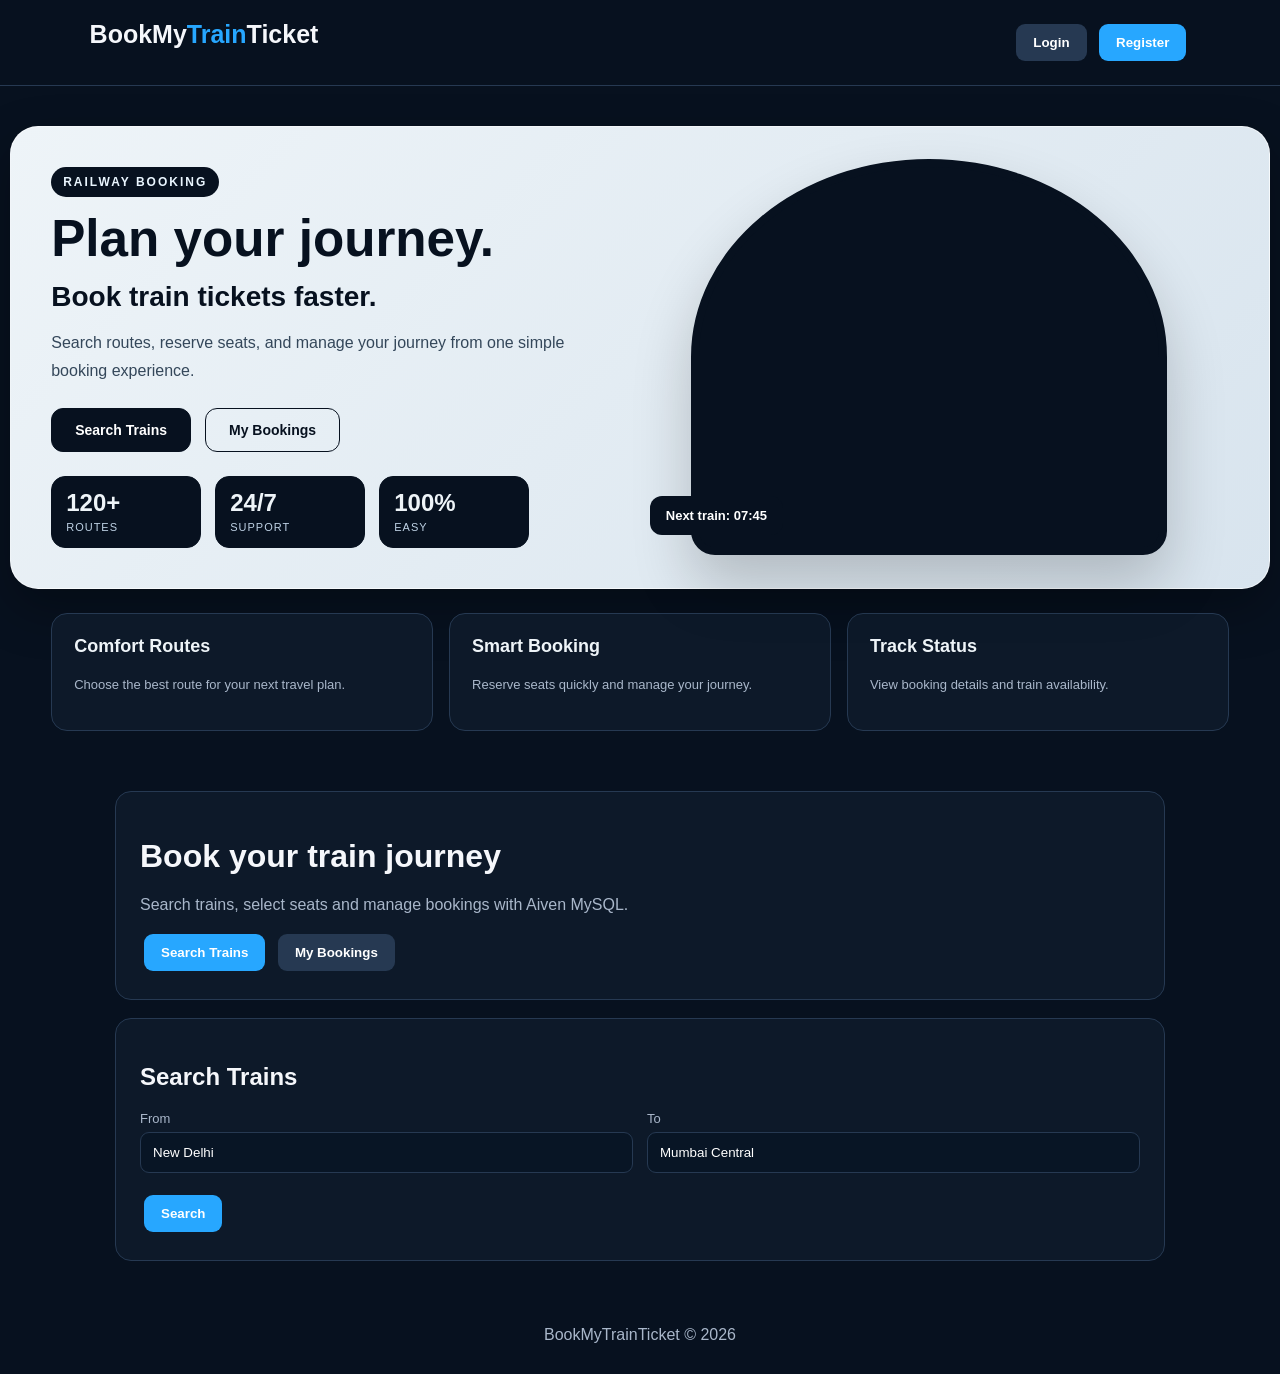
==== commit 97f382d4: "Normalize startup and static page flow" ====
--- a/src/main/resources/static/index.html
+++ b/src/main/resources/static/index.html
@@ -1,25 +1,23 @@
 <!doctype html>
-<html><head><meta charset="UTF-8"><meta name="viewport" content="width=device-width,initial-scale=1"><title>BookMyTrainTicket</title>
+<html lang="en">
+<head>
+<meta charset="UTF-8" />
+<meta name="viewport" content="width=device-width,initial-scale=1" />
+<title>BookMyTrainTicket</title>
 <style>
 body{margin:0;font-family:Arial;background:#07111f;color:#f5f7fb}header{padding:20px 7%;display:flex;justify-content:space-between;border-bottom:1px solid #263952}.logo{font-size:25px;font-weight:800}.logo span{color:#27a7ff}button{padding:11px 17px;border:0;border-radius:9px;background:#27a7ff;color:#fff;font-weight:700;cursor:pointer;margin:4px}.secondary{background:#263952}.container{width:min(1050px,92%);margin:35px auto}.card{background:#0d1929;border:1px solid #263952;border-radius:16px;padding:24px;margin:18px 0}.grid{display:grid;grid-template-columns:repeat(auto-fit,minmax(190px,1fr));gap:14px}input,select{width:100%;padding:12px;box-sizing:border-box;background:#081525;color:white;border:1px solid #263952;border-radius:9px}label{display:block;color:#a9b7ca;font-size:13px;margin-bottom:6px}.hidden{display:none}.msg{margin-top:12px;padding:12px;background:#13243a;border-radius:9px;color:#a9b7ca}.train{margin-top:12px;padding:17px;border:1px solid #263952;border-radius:12px}.meta{color:#a9b7ca;line-height:1.7}.seat{display:inline-block;padding:8px;margin:4px;border-radius:7px;border:1px solid #263952}.available{background:#102c28;cursor:pointer}.selected{background:#27a7ff}.unavailable{opacity:.35}table{width:100%;border-collapse:collapse}td,th{padding:9px;border-bottom:1px solid #263952;text-align:left}footer{text-align:center;padding:30px;color:#a9b7ca}
-<<<<<<< HEAD
-</style></head>
-<body><header><div class="logo">BookMy<span>Train</span>Ticket</div><div><button class="secondary" onclick="show('login')">Login</button><button onclick="show('register')">Register</button></div></header>
-=======
 .modal-backdrop{position:fixed;inset:0;background:rgba(0,0,0,0.7);display:flex;align-items:center;justify-content:center;z-index:10}.modal-backdrop.hidden{display:none!important}.modal-card{width:min(680px,92vw);background:#0d1929;border:1px solid #27a7ff;border-radius:16px;padding:24px;box-shadow:0 24px 80px rgba(0,0,0,0.5)}.modal-header{display:flex;justify-content:space-between;align-items:center}.modal-header h3{margin:0;color:#eef4f8}.modal-close{float:right;background:#263952;color:#fff}.modal-grid{display:grid;grid-template-columns:repeat(auto-fit,minmax(190px,1fr));gap:12px}.modal-summary{padding:16px;border-radius:12px;background:#07111f;border:1px solid #263952;margin:16px 0}.summary-line{display:flex;justify-content:space-between;color:#d4dde9;margin:6px 0}.payment-form-footer{display:flex;gap:12px;align-items:center;justify-content:flex-end;flex-wrap:wrap}.payment-form-footer button{margin:0}.modal-message{color:#a9b7ca}.success-modal{padding:24px;text-align:center}.success-modal h3{color:#80f8be}.success-modal p{color:#d4dde9}.success-icon{font-size:42px}
-
-.landing-section{width:min(1180px,92vw);margin:40px auto 24px;background:linear-gradient(135deg,#eef4f8,#d8e4ee);color:#07111f;border-radius:28px;padding:30px 40px;box-shadow:0 20px 50px rgba(0,0,0,0.3);border:1px solid rgba(255,255,255,0.6)}
-.landing-content{display:grid;grid-template-columns:1fr 1.1fr;align-items:center;gap:34px}
-.landing-copy{padding:10px 0}.landing-tag{display:inline-block;padding:8px 12px;border-radius:50px;background:#07111f;color:#eaf6ff;font-size:12px;font-weight:800;letter-spacing:2px;text-transform:uppercase;margin-bottom:14px}
-.landing-copy h1,.landing-copy h2,.landing-copy h3,.landing-copy .booking-heading,.feature-card h3,.feature-card h2{color:#07111f}
-.landing-copy h1{font-size:clamp(46px,4vw,60px);line-height:1.1;margin:0 0 14px;font-weight:900}.landing-copy h2{font-size:clamp(28px,2vw,34px);margin:0 0 16px}.landing-copy p{color:#34475a;font-size:16px;line-height:1.7;margin-bottom:24px}
-.landing-buttons{display:flex;gap:14px;flex-wrap:wrap;align-items:center}.landing-buttons a{text-decoration:none}.landing-button{padding:13px 23px;border-radius:12px;background:#07111f;color:#ffffff;font-size:14px;font-weight:800;border:1px solid #07111f;transition:0.2s ease}.landing-button.secondary{background:transparent;color:#07111f;border:1px solid #07111f}.landing-button:hover{transform:translateY(-3px);box-shadow:0 8px 20px rgba(7,17,31,0.2)}
-.landing-stats{display:flex;gap:14px;flex-wrap:wrap;margin-top:24px}.stat-box{min-width:120px;padding:12px 14px;background:#07111f;color:#eef4f8;border-radius:14px;border:1px solid #07111f}.stat-box strong{display:block;font-size:24px}.stat-box span{font-size:11px;color:#bfd2e5;letter-spacing:1px;text-transform:uppercase}
-.image-area{min-height:380px;display:flex;align-items:center;justify-content:center;position:relative}.image-wrap{width:min(460px,100%);height:380px;position:relative;border-radius:50% 50% 24px 24px;overflow:hidden;box-shadow:0 30px 60px rgba(0,0,0,0.2);border:8px solid #07111f;background:#07111f}.image-wrap:after{content:"";position:absolute;inset:0;background:linear-gradient(transparent,rgba(7,17,31,0.7))}.image-wrap img{width:100%;height:100%;object-fit:cover;display:block}.image-label{position:absolute;z-index:2;left:20px;bottom:20px;background:#07111f;color:#ffffff;padding:12px 16px;border-radius:12px;font-size:13px;font-weight:700}
-.feature-strip{width:min(1180px,92vw);margin:20px auto 60px;display:grid;grid-template-columns:repeat(3,minmax(180px,1fr));gap:16px}.feature-card{background:#0d1929;border:1px solid #263952;border-radius:16px;padding:22px;color:#d4dde9}.feature-card h3{color:#eef4f8;font-size:18px;margin-top:0}.feature-card p{color:#a9b7ca;font-size:13px;line-height:1.6}
-@media (max-width:920px){.landing-content,.feature-strip{grid-template-columns:1fr}.image-area{min-height:320px}.image-wrap{height:320px}}
-</style></head>
-<body><header><div class="logo">BookMy<span>Train</span>Ticket</div><div><button class="secondary" onclick="show('login')">Login</button><button onclick="show('register')">Register</button></div></header>
+.landing-section{width:min(1180px,92vw);margin:40px auto 24px;background:linear-gradient(135deg,#eef4f8,#d8e4ee);color:#07111f;border-radius:28px;padding:30px 40px;box-shadow:0 20px 50px rgba(0,0,0,0.3);border:1px solid rgba(255,255,255,0.6)}.landing-content{display:grid;grid-template-columns:1fr 1.1fr;align-items:center;gap:34px}.landing-copy{padding:10px 0}.landing-tag{display:inline-block;padding:8px 12px;border-radius:50px;background:#07111f;color:#eaf6ff;font-size:12px;font-weight:800;letter-spacing:2px;text-transform:uppercase;margin-bottom:14px}.landing-copy h1,.landing-copy h2,.landing-copy h3,.landing-copy .booking-heading,.feature-card h3,.feature-card h2{color:#07111f}.landing-copy h1{font-size:clamp(46px,4vw,60px);line-height:1.1;margin:0 0 14px;font-weight:900}.landing-copy h2{font-size:clamp(28px,2vw,34px);margin:0 0 16px}.landing-copy p{color:#34475a;font-size:16px;line-height:1.7;margin-bottom:24px}.landing-buttons{display:flex;gap:14px;flex-wrap:wrap;align-items:center}.landing-buttons a{text-decoration:none}.landing-button{padding:13px 23px;border-radius:12px;background:#07111f;color:#ffffff;font-size:14px;font-weight:800;border:1px solid #07111f;transition:0.2s ease}.landing-button.secondary{background:transparent;color:#07111f;border:1px solid #07111f}.landing-button:hover{transform:translateY(-3px);box-shadow:0 8px 20px rgba(7,17,31,0.2)}.landing-stats{display:flex;gap:14px;flex-wrap:wrap;margin-top:24px}.stat-box{min-width:120px;padding:12px 14px;background:#07111f;color:#eef4f8;border-radius:14px;border:1px solid #07111f}.stat-box strong{display:block;font-size:24px}.stat-box span{font-size:11px;color:#bfd2e5;letter-spacing:1px;text-transform:uppercase}.image-area{min-height:380px;display:flex;align-items:center;justify-content:center;position:relative}.image-wrap{width:min(460px,100%);height:380px;position:relative;border-radius:50% 50% 24px 24px;overflow:hidden;box-shadow:0 30px 60px rgba(0,0,0,0.2);border:8px solid #07111f;background:#07111f}.image-wrap:after{content:"";position:absolute;inset:0;background:linear-gradient(transparent,rgba(7,17,31,0.7))}.image-wrap img{width:100%;height:100%;object-fit:cover;display:block}.image-label{position:absolute;z-index:2;left:20px;bottom:20px;background:#07111f;color:#ffffff;padding:12px 16px;border-radius:12px;font-size:13px;font-weight:700}.feature-strip{width:min(1180px,92vw);margin:20px auto 60px;display:grid;grid-template-columns:repeat(3,minmax(180px,1fr));gap:16px}.feature-card{background:#0d1929;border:1px solid #263952;border-radius:16px;padding:22px;color:#d4dde9}.feature-card h3{color:#eef4f8;font-size:18px;margin-top:0}.feature-card p{color:#a9b7ca;font-size:13px;line-height:1.6}@media (max-width:920px){.landing-content,.feature-strip{grid-template-columns:1fr}.image-area{min-height:320px}.image-wrap{height:320px}}
+</style>
+</head>
+<body>
+<header>
+  <div class="logo">BookMy<span>Train</span>Ticket</div>
+  <div>
+    <button class="secondary" onclick="show('login')">Login</button>
+    <button onclick="show('register')">Register</button>
+  </div>
+</header>
 
 <section class="landing-section">
   <div class="landing-content">
@@ -28,31 +26,19 @@
       <h1>Plan your journey.</h1>
       <h2>Book train tickets faster.</h2>
       <p>Search routes, reserve seats, and manage your journey from one simple booking experience.</p>
-
       <div class="landing-buttons">
         <a class="landing-button" href="#search">Search Trains</a>
         <a class="landing-button secondary" href="#bookings">My Bookings</a>
       </div>
-
       <div class="landing-stats">
-        <div class="stat-box">
-          <strong>120+</strong>
-          <span>Routes</span>
-        </div>
-        <div class="stat-box">
-          <strong>24/7</strong>
-          <span>Support</span>
-        </div>
-        <div class="stat-box">
-          <strong>100%</strong>
-          <span>Easy</span>
-        </div>
+        <div class="stat-box"><strong>120+</strong><span>Routes</span></div>
+        <div class="stat-box"><strong>24/7</strong><span>Support</span></div>
+        <div class="stat-box"><strong>100%</strong><span>Easy</span></div>
       </div>
     </div>
-
     <div class="image-area">
       <div class="image-wrap">
-        <img src="https://encrypted-tbn0.gstatic.com/images?q=tbn:ANd9GcRGjt66DNuWF4eMNcLY-E34X-4AsqGQVPR0IYgvZ7qZsutuitfllXlhzjE&s=10" alt="Train">
+        <img src="https://encrypted-tbn0.gstatic.com/images?q=tbn:ANd9GcRGjt66DNuWF4eMNcLY-E34X-4AsqGQVPR0IYgvZ7qZsutuitfllXlhzjE&s=10" alt="Train" />
       </div>
       <div class="image-label">Next train: 07:45</div>
     </div>
@@ -74,14 +60,67 @@
   </article>
 </section>
 
->>>>>>> manianusuri10-pixel-patch-1
-<main class="container"><div class="card"><h1>Book your train journey</h1><p style="color:#a9b7ca">Search trains, select seats and manage bookings with Aiven MySQL.</p><button onclick="show('search')">Search Trains</button><button class="secondary" onclick="loadBookings()">My Bookings</button></div>
-<section id="login" class="card hidden"><h2>Login</h2><div class="grid"><div><label>Username</label><input id="loginUser"></div><div><label>Password</label><input id="loginPass" type="password"></div></div><br><button onclick="login()">Login</button><div id="loginMsg"></div></section>
-<section id="register" class="card hidden"><h2>Register</h2><div class="grid"><div><label>Username</label><input id="regUser"></div><div><label>Password</label><input id="regPass" type="password"></div><div><label>Email</label><input id="regEmail" type="email"></div><div><label>Role</label><select id="regRole"><option>Regular</option><option>Senior</option><option>DifferentlyAbled</option></select></div></div><br><button onclick="register()">Register</button><div id="regMsg"></div></section>
-<section id="search" class="card"><h2>Search Trains</h2><div class="grid"><div><label>From</label><input id="from" value="New Delhi"></div><div><label>To</label><input id="to" value="Mumbai Central"></div></div><br><button onclick="searchTrains()">Search</button><div id="results"></div></section>
-<<<<<<< HEAD
-<section id="booking" class="card hidden"><h2>Book Ticket</h2><div id="bookingInfo"></div><div class="grid"><div><label>Passenger Name</label><input id="passengerName"></div><div><label>Passenger Age</label><input id="passengerAge" type="number"></div></div><h3>Select Seat</h3><div id="seats"></div><br><button onclick="book()">Confirm Booking</button><div id="bookMsg"></div></section>
-<section id="bookings" class="card hidden"><h2>My Bookings</h2><div id="bookingList"></div></section></main><footer>BookMyTrainTicket © 2026</footer>
+<main class="container">
+  <div class="card">
+    <h1>Book your train journey</h1>
+    <p style="color:#a9b7ca">Search trains, select seats and manage bookings with Aiven MySQL.</p>
+    <button onclick="show('search')">Search Trains</button>
+    <button class="secondary" onclick="loadBookings()">My Bookings</button>
+  </div>
+
+  <section id="login" class="card hidden">
+    <h2>Login</h2>
+    <div class="grid">
+      <div><label>Username</label><input id="loginUser"></div>
+      <div><label>Password</label><input id="loginPass" type="password"></div>
+    </div><br>
+    <button onclick="login()">Login</button>
+    <div id="loginMsg"></div>
+  </section>
+
+  <section id="register" class="card hidden">
+    <h2>Register</h2>
+    <div class="grid">
+      <div><label>Username</label><input id="regUser"></div>
+      <div><label>Password</label><input id="regPass" type="password"></div>
+      <div><label>Email</label><input id="regEmail" type="email"></div>
+      <div><label>Role</label><select id="regRole"><option>Regular</option><option>Senior</option><option>DifferentlyAbled</option></select></div>
+    </div><br>
+    <button onclick="register()">Register</button>
+    <div id="regMsg"></div>
+  </section>
+
+  <section id="search" class="card">
+    <h2>Search Trains</h2>
+    <div class="grid">
+      <div><label>From</label><input id="from" value="New Delhi"></div>
+      <div><label>To</label><input id="to" value="Mumbai Central"></div>
+    </div><br>
+    <button onclick="searchTrains()">Search</button>
+    <div id="results"></div>
+  </section>
+
+  <section id="booking" class="card hidden">
+    <h2>Book Ticket</h2>
+    <div id="bookingInfo"></div>
+    <div class="grid">
+      <div><label>Passenger Name</label><input id="passengerName"></div>
+      <div><label>Passenger Age</label><input id="passengerAge" type="number"></div>
+    </div>
+    <h3>Select Seat</h3>
+    <div id="seats"></div><br>
+    <button onclick="book()">Confirm Ticket</button>
+    <div id="bookMsg"></div>
+  </section>
+
+  <section id="bookings" class="card hidden">
+    <h2>My Bookings</h2>
+    <div id="bookingList"></div>
+  </section>
+</main>
+
+<footer>BookMyTrainTicket © 2026</footer>
+
 <div id="paymentModal" class="modal-backdrop hidden">
  <div class="modal-card">
   <div class="modal-header">
@@ -108,6 +147,7 @@
   <div id="paymentMsg" class="msg hidden"></div>
  </div>
 </div>
+
 <div id="successModal" class="modal-backdrop hidden">
  <div class="modal-card success-modal">
   <div class="success-icon">✓</div>
@@ -116,6 +156,7 @@
   <button onclick="closeSuccessModal()">Close</button>
  </div>
 </div>
+
 <script>
 let user=JSON.parse(localStorage.getItem('bmtUser')||'null'),selected=null,currentTrain=null,currentRoute=null,routePrice=0,routeSource='',routeDestination='';
 const paymentModal=document.getElementById('paymentModal');
@@ -298,225 +339,6 @@
     return demoFallbackResponse(u,o);
   }
 }
-</script></body></html>
-=======
-<section id="booking" class="card hidden"><h2>Book Ticket</h2><div id="bookingInfo"></div><div class="grid"><div><label>Passenger Name</label><input id="passengerName"></div><div><label>Passenger Age</label><input id="passengerAge" type="number"></div></div><h3>Select Seat</h3><div id="seats"></div><br><button onclick="book()">Confirm Ticket</button><div id="bookMsg"></div></section>
-<section id="bookings" class="card hidden"><h2>My Bookings</h2><div id="bookingList"></div></section></main><footer>BookMyTrainTicket © 2026</footer>
-<div id="paymentModal" class="modal-backdrop hidden">
- <div class="modal-card">
-  <div class="modal-header">
-   <h3>Payment Process</h3>
-   <button class="modal-close" onclick="closePaymentModal()">×</button>
-  </div>
-  <div id="paymentSummary" class="modal-summary"></div>
-  <div class="modal-grid">
-   <div><label>Payment Method</label><select id="paymentMethod"><option value="UPI">UPI</option><option value="CREDIT_CARD">Credit Card</option><option value="DEBIT_CARD">Debit Card</option><option value="NET_BANKING">Net Banking</option><option value="WALLET">Wallet</option></select></div>
-   <div id="cardFields">
-    <div><label>Card Holder</label><input id="cardHolderName" placeholder="Card holder name"></div>
-   </div>
-  </div>
-  <div class="modal-grid">
-   <div><label>Card Number</label><input id="cardNumber" placeholder="1234 5678 9012 3456"></div>
-   <div><label>Expiry Date</label><input id="expiryDate" placeholder="MM/YY"></div>
-   <div><label>CVV</label><input id="cvv" placeholder="123" type="password"></div>
-   <div><label>UPI ID</label><input id="upiId" placeholder="name@upi"></div>
-  </div>
-  <div class="payment-form-footer">
-   <button class="secondary" onclick="closePaymentModal()">Cancel</button>
-   <button onclick="processPaymentAndBook()">Pay & Confirm Ticket</button>
-  </div>
-  <div id="paymentMsg" class="msg hidden"></div>
- </div>
-</div>
-<div id="successModal" class="modal-backdrop hidden">
- <div class="modal-card success-modal">
-  <div class="success-icon">✓</div>
-  <h3>Ticket Confirmed Successfully</h3>
-  <p id="successMessage">Your ticket has been booked.</p>
-  <button onclick="closeSuccessModal()">Close</button>
- </div>
-</div>
-<script>
-let user=JSON.parse(localStorage.getItem('bmtUser')||'null'),selected=null,currentTrain=null,currentRoute=null,routePrice=0,routeSource='',routeDestination='';
-const paymentModal=document.getElementById('paymentModal');
-const paymentSummary=document.getElementById('paymentSummary');
-const paymentMsg=document.getElementById('paymentMsg');
-const successModal=document.getElementById('successModal');
-const successMessage=document.getElementById('successMessage');
-const bookingInfo=document.getElementById('bookingInfo');
-const seats=document.getElementById('seats');
-const results=document.getElementById('results');
-const bookingList=document.getElementById('bookingList');
-const passengerName=document.getElementById('passengerName');
-const passengerAge=document.getElementById('passengerAge');
-const from=document.getElementById('from');
-const to=document.getElementById('to');
-const loginUser=document.getElementById('loginUser');
-const loginPass=document.getElementById('loginPass');
-const regUser=document.getElementById('regUser');
-const regPass=document.getElementById('regPass');
-const regEmail=document.getElementById('regEmail');
-const regRole=document.getElementById('regRole');
-
-function show(id){
-  document.querySelectorAll('section.card, div.card').forEach(x=>x.classList.add('hidden'));
-  const target=document.getElementById(id);
-  if(target){target.classList.remove('hidden');}
-}
-
-function msg(id,t){let e=document.getElementById(id);if(e){e.innerHTML='<div class="msg">'+t+'</div>'}}
-
-async function login(){
-  try {
-    let d=await api('/api/auth/login',{method:'POST',body:JSON.stringify({username:loginUser.value,password:loginPass.value})});
-    user=d;
-    localStorage.setItem('bmtUser',JSON.stringify(d));
-    msg('loginMsg','Login successful.');
-    show('search');
-  } catch(e){msg('loginMsg',e.message)}
-}
-
-async function register(){
-  try {
-    let d=await api('/api/auth/register',{method:'POST',body:JSON.stringify({username:regUser.value,password:regPass.value,email:regEmail.value,role:regRole.value})});
-    msg('regMsg',d.message||'Registration successful');
-  } catch(e){msg('regMsg',e.message)}
-}
-
-async function searchTrains(){
-  results.innerHTML='<div class="msg">Searching...</div>';
-  try {
-    let a=await api('/api/trains/search?source='+encodeURIComponent(from.value)+'&destination='+encodeURIComponent(to.value));
-    results.innerHTML=a.length?a.map(x=>'<div class="train"><h3>'+x.train.trainName+' ('+x.train.trainNumber+')</h3><div class="meta">'+x.route.sourceStation+' → '+x.route.destinationStation+'<br>Departure: '+x.route.departureTime+' | Arrival: '+x.route.arrivalTime+'<br>Fare: ₹'+x.route.price+' | Available: '+x.availableSeats+'</div><button onclick="openBooking('+x.train.trainId+','+x.route.routeId+',\''+x.route.sourceStation+'\',\''+x.route.destinationStation+'\','+x.route.price+')">Select Seat</button></div>').join(''):'<div class="msg">No trains found.</div>';
-  }catch(e){results.innerHTML='<div class="msg">'+e.message+'</div>'}
-}
-
-async function openBooking(t,r,source,destination,price){
-  if(!user){show('login');msg('loginMsg','Please login before booking.');return}
-  currentTrain=t;currentRoute=r;selected=null;routePrice=Number(price)||0;routeSource=source||'';routeDestination=destination||'';
-  show('booking');
-  bookingInfo.innerHTML='<div class="meta"><strong>'+source+' → '+destination+'</strong><br>Fare: ₹'+price+'</div>';
-  try {
-    let a=await api('/api/trains/'+t+'/seats');
-    seats.innerHTML=a.map(s=>'<span class="seat '+(s.available?'available':'unavailable')+'" '+(s.available?'onclick="selectSeat(this,'+s.seatId+')"':'')+'>'+s.compartmentName+'-'+s.seatNumber+'<br><small>'+s.berthType+'</small></span>').join('');
-  }catch(e){seats.innerHTML='<div class="msg">'+e.message+'</div>'}
-}
-
-function selectSeat(el,id){
-  document.querySelectorAll('.selected').forEach(x=>x.classList.remove('selected'));
-  el.classList.add('selected');
-  selected=id
-}
-
-function book(){
-  if(!selected){msg('bookMsg','Select a seat.');return}
-  if(!passengerName.value){msg('bookMsg','Enter passenger name.');return}
-  if(!passengerAge.value){msg('bookMsg','Enter passenger age.');return}
-  openPaymentModal();
-}
-
-function openPaymentModal(){
-  const method=document.getElementById('paymentMethod').value||'UPI';
-  const total=routePrice||0;
-  paymentSummary.innerHTML='<div class="summary-line"><span>Route</span><span>'+routeSource+' → '+routeDestination+'</span></div><div class="summary-line"><span>Passenger</span><span>'+escapeHtml(passengerName.value)+'</span></div><div class="summary-line"><span>Seat</span><span id="seatSummary">#'+selected+'</span></div><div class="summary-line"><span>Payment</span><span>₹'+total+'</span></div><div class="summary-line"><span>Method</span><span>'+method+'</span></div>';
-  paymentModal.classList.remove('hidden');
-  paymentMsg.classList.add('hidden');
-  paymentMsg.innerHTML='';
-}
-
-function closePaymentModal(){if(paymentModal){paymentModal.classList.add('hidden')}}
-
-function closeSuccessModal(){
-  const modal=document.getElementById('successModal');
-  if(modal){modal.classList.add('hidden')}
-  closePaymentModal();
-  show('search');
-}
-
-function escapeHtml(str){return String(str).replace(/&/g,'&amp;').replace(/</g,'&lt;').replace(/>/g,'&gt;').replace(/\"/g,'&quot;').replace(/'/g,'&#039;')}
-
-async function processPaymentAndBook(){
-  if(!user){show('login');msg('loginMsg','Please login before booking.');return}
-  if(!selected){closePaymentModal();msg('bookMsg','Select a seat.');return}
-
-  paymentMsg.classList.remove('hidden');
-  paymentMsg.innerHTML='<div class="msg">Processing payment...</div>';
-
-  const method=document.getElementById('paymentMethod').value;
-  const paymentBody={bookingId:0,amount:routePrice,method:method};
-  if(method==='CREDIT_CARD'||method==='DEBIT_CARD'){
-    paymentBody.cardNumber=document.getElementById('cardNumber').value;
-    paymentBody.cardHolderName=document.getElementById('cardHolderName').value;
-    paymentBody.expiryDate=document.getElementById('expiryDate').value;
-    paymentBody.cvv=document.getElementById('cvv').value;
-  }
-  if(method==='UPI'){
-    paymentBody.upiId=document.getElementById('upiId').value;
-  }
-
-  const bookingBody={userId:user.userId,seatId:selected,trainId:currentTrain,routeId:currentRoute,passengerName:passengerName.value,passengerAge:Number(passengerAge.value)};
-
-  try {
-    let d=await api('/api/bookings',{method:'POST',body:JSON.stringify(bookingBody)});
-    if(!d.success){throw Error(d.message||'Booking could not be created.');}
-    paymentBody.bookingId=d.id;
-
-    let paymentResponse=await api('/api/payments/process',{method:'POST',body:JSON.stringify(paymentBody)});
-    if(!paymentResponse.success||paymentResponse.status==='FAILED'){
-      throw Error(paymentResponse.message||'Payment failed.');
-    }
-
-    paymentMsg.innerHTML='<div class="msg">Payment successful. Ticket confirmed.</div>';
-    closePaymentModal();
-    successMessage.innerHTML='Ticket confirmed successfully for '+escapeHtml(passengerName.value)+'<br>Booking ID: '+d.id+'<br>Transaction: '+(paymentResponse.transactionId||'N/A')+'<br>Payment Status: '+paymentResponse.status+'.';
-    successModal.classList.remove('hidden');
-  } catch(e) {
-    const demoBookingId=Math.round(1000+Math.random()*9000);
-    const demoTxn='TXN-'+Date.now().toString().slice(-8);
-    paymentMsg.innerHTML='<div class="msg">Demo mode: payment gateway unreachable. Showing confirmation popup.</div>';
-    closePaymentModal();
-    successMessage.innerHTML='Ticket confirmed successfully for '+escapeHtml(passengerName.value)+'<br>Booking ID: '+demoBookingId+'<br>Transaction: '+demoTxn+'<br>Payment Status: SUCCESS (demo fallback).';
-    successModal.classList.remove('hidden');
-  }
-}
-
-async function loadBookings(){
-  if(!user){show('login');msg('loginMsg','Please login first.');return}
-  show('bookings');
-  try {
-    let a=await api('/api/bookings/user/'+user.userId);
-    bookingList.innerHTML=a.length?'<table><tr><th>Train</th><th>Route</th><th>Passenger</th><th>Status</th></tr>'+a.map(b=>'<tr><td>'+b.trainName+'<br>'+b.trainNumber+'</td><td>'+b.sourceStation+' → '+b.destinationStation+'</td><td>'+b.passengerName+'</td><td>'+b.status+'</td></tr>').join('')+'</table>':'<div class="msg">No bookings yet.</div>';
-  }catch(e){bookingList.innerHTML='<div class="msg">'+e.message+'</div>'}
-}
-
-const demoTrainResults=[{train:{trainId:1,trainName:'Delhi Express',trainNumber:'12401'},route:{routeId:101,sourceStation:'New Delhi',destinationStation:'Mumbai Central',departureTime:'08:15:00',arrivalTime:'14:30:00',price:850},availableSeats:11},{train:{trainId:2,trainName:'Rajdhani Special',trainNumber:'12951'},route:{routeId:102,sourceStation:'New Delhi',destinationStation:'Mumbai Central',departureTime:'18:45:00',arrivalTime:'23:50:00',price:1250},availableSeats:8}];
-const demoSeats=[{seatId:201,compartmentName:'A1',seatNumber:1,berthType:'AC',available:true},{seatId:202,compartmentName:'A1',seatNumber:2,berthType:'AC',available:true},{seatId:203,compartmentName:'A1',seatNumber:3,berthType:'AC',available:false},{seatId:204,compartmentName:'A2',seatNumber:1,berthType:'Sleeper',available:true},{seatId:205,compartmentName:'A2',seatNumber:2,berthType:'Sleeper',available:true}];
-
-function demoFallbackResponse(u,o={}){
-  const url=u||'';
-  if(url.startsWith('/api/auth/login'))return {userId:1,username:loginUser.value||'demo',role:'Regular',message:'Login successful'};
-  if(url.startsWith('/api/auth/register'))return {success:true,message:'Registration successful'};
-  if(url.startsWith('/api/trains/search')){
-    const params=new URLSearchParams(url.split('?')[1]||'');
-    const source=(params.get('source')||'New Delhi').toLowerCase();
-    const destination=(params.get('destination')||'Mumbai Central').toLowerCase();
-    return demoTrainResults.filter(x=>x.route.sourceStation.toLowerCase().includes(source)||x.route.destinationStation.toLowerCase().includes(destination));
-  }
-  if(url.startsWith('/api/trains/')&&url.indexOf('/seats')>-1)return demoSeats;
-  if(url.startsWith('/api/bookings'))return {success:true,message:'Booking confirmed successfully',id:Math.round(1000+Math.random()*9000),status:'Confirmed'};
-  if(url.startsWith('/api/payments/process'))return {success:true,transactionId:'TXN-'+Date.now().toString().slice(-8),message:'Payment processed successfully',status:'SUCCESS',paymentId:1};
-  return {success:true,message:'Demo fallback response'};
-}
-
-async function api(u,o={}){
-  try {
-    let r=await fetch(u,{headers:{'Content-Type':'application/json'},...o});
-    if(!r.ok){throw Error('Request failed');}
-    let d=await r.json().catch(()=>({message:'Invalid server response'}));
-    return d;
-  }catch(e){
-    return demoFallbackResponse(u,o);
-  }
-}
-</script></body></html>
->>>>>>> manianusuri10-pixel-patch-1
+</script>
+</body>
+</html>
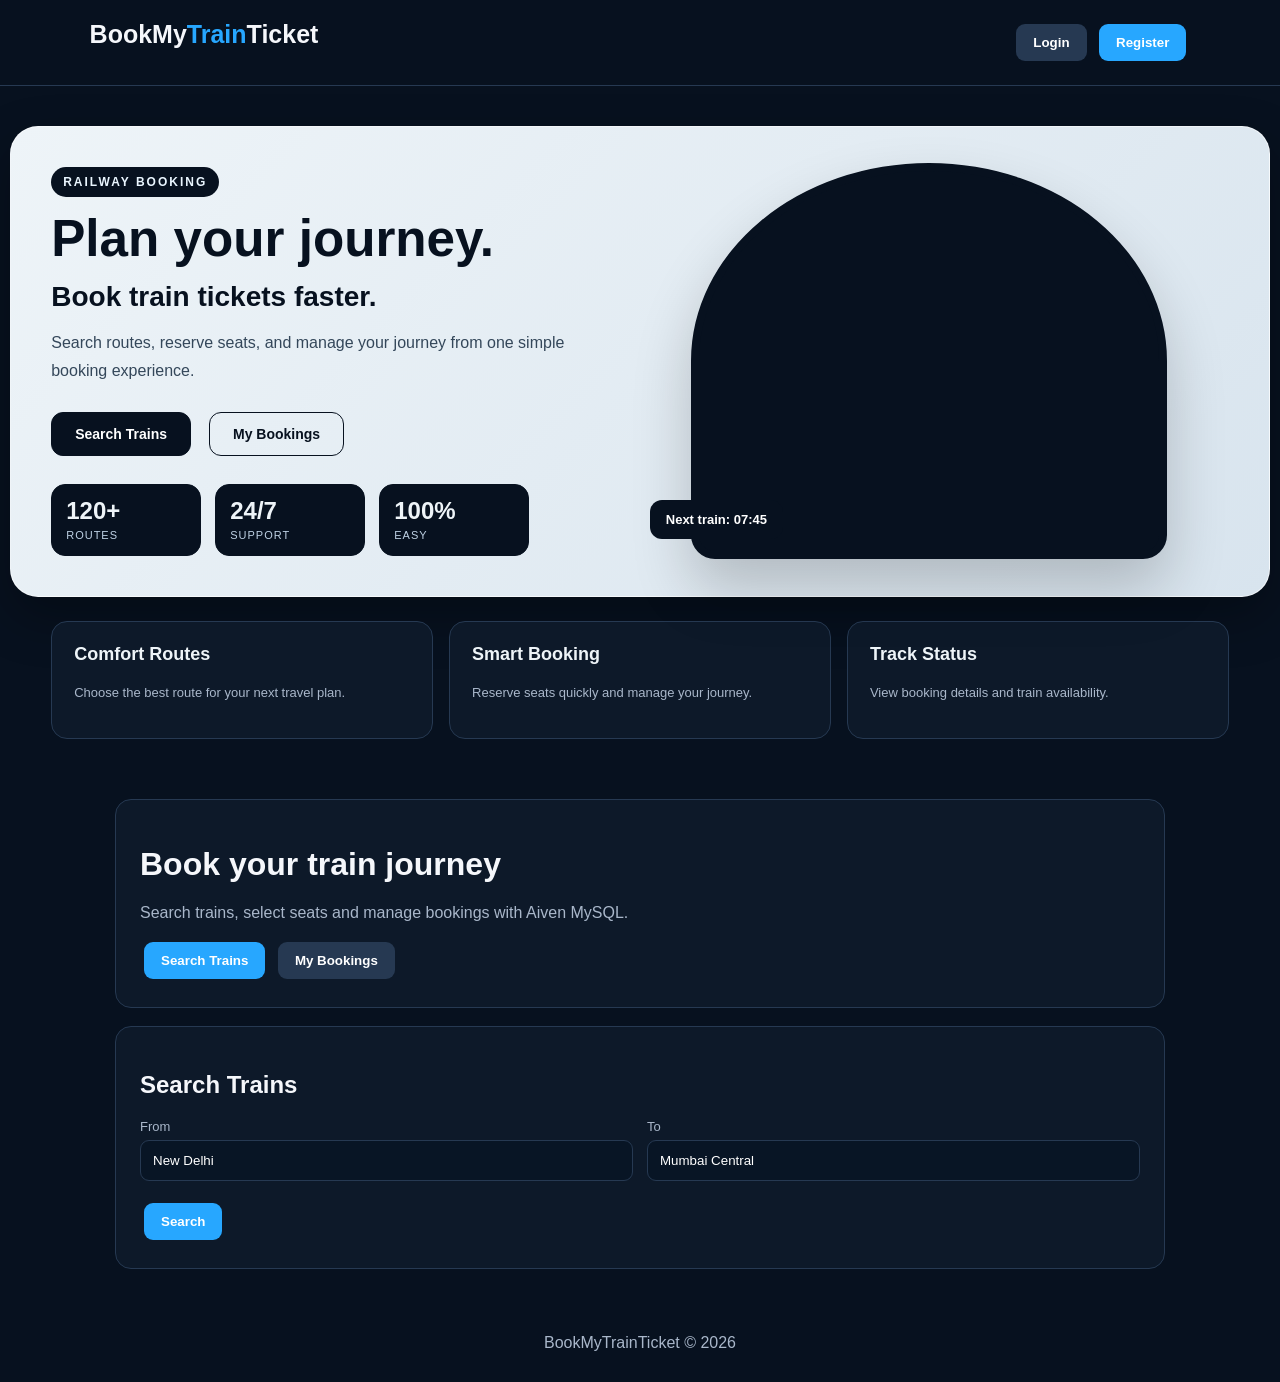
==== commit b2da8772: "Fix landing My Bookings button" ====
--- a/src/main/resources/static/index.html
+++ b/src/main/resources/static/index.html
@@ -28,7 +28,7 @@
       <p>Search routes, reserve seats, and manage your journey from one simple booking experience.</p>
       <div class="landing-buttons">
         <a class="landing-button" href="#search">Search Trains</a>
-        <a class="landing-button secondary" href="#bookings">My Bookings</a>
+        <button class="landing-button secondary" onclick="loadBookings()">My Bookings</button>
       </div>
       <div class="landing-stats">
         <div class="stat-box"><strong>120+</strong><span>Routes</span></div>
@@ -115,6 +115,7 @@
 
   <section id="bookings" class="card hidden">
     <h2>My Bookings</h2>
+    <div id="bookingCount" class="booking-count"></div>
     <div id="bookingList"></div>
   </section>
 </main>
@@ -168,6 +169,7 @@
 const seats=document.getElementById('seats');
 const results=document.getElementById('results');
 const bookingList=document.getElementById('bookingList');
+const bookingCount=document.getElementById('bookingCount');
 const passengerName=document.getElementById('passengerName');
 const passengerAge=document.getElementById('passengerAge');
 const from=document.getElementById('from');
@@ -291,6 +293,7 @@
     closePaymentModal();
     successMessage.innerHTML='Ticket confirmed successfully for '+escapeHtml(passengerName.value)+'<br>Booking ID: '+d.id+'<br>Transaction: '+(paymentResponse.transactionId||'N/A')+'<br>Payment Status: '+paymentResponse.status+'.';
     successModal.classList.remove('hidden');
+    await loadBookings();
   } catch(e) {
     const demoBookingId=Math.round(1000+Math.random()*9000);
     const demoTxn='TXN-'+Date.now().toString().slice(-8);
@@ -298,6 +301,7 @@
     closePaymentModal();
     successMessage.innerHTML='Ticket confirmed successfully for '+escapeHtml(passengerName.value)+'<br>Booking ID: '+demoBookingId+'<br>Transaction: '+demoTxn+'<br>Payment Status: SUCCESS (demo fallback).';
     successModal.classList.remove('hidden');
+    await loadBookings();
   }
 }
 
@@ -305,9 +309,11 @@
   if(!user){show('login');msg('loginMsg','Please login first.');return}
   show('bookings');
   try {
-    let a=await api('/api/bookings/user/'+user.userId);
-    bookingList.innerHTML=a.length?'<table><tr><th>Train</th><th>Route</th><th>Passenger</th><th>Status</th></tr>'+a.map(b=>'<tr><td>'+b.trainName+'<br>'+b.trainNumber+'</td><td>'+b.sourceStation+' → '+b.destinationStation+'</td><td>'+b.passengerName+'</td><td>'+b.status+'</td></tr>').join('')+'</table>':'<div class="msg">No bookings yet.</div>';
-  }catch(e){bookingList.innerHTML='<div class="msg">'+e.message+'</div>'}
+    let response=await api('/api/bookings/user/'+user.userId);
+    let bookings=Array.isArray(response)?response:Array.isArray(response.bookings)?response.bookings:[];
+    bookingCount.innerHTML='<div class="msg">You have '+bookings.length+' ticket'+(bookings.length===1?'':'s')+' booked.</div>';
+    bookingList.innerHTML=bookings.length?'<table><tr><th>Train</th><th>Route</th><th>Passenger</th><th>Status</th></tr>'+bookings.map(b=>'<tr><td>'+(b.trainName||'Train')+'<br>'+(b.trainNumber||'N/A')+'</td><td>'+(b.sourceStation||'Source')+' → '+(b.destinationStation||'Destination')+'</td><td>'+(b.passengerName||'Passenger')+'</td><td>'+(b.status||b.paymentStatus||'Confirmed')+'</td></tr>').join('')+'</table>':'<div class="msg">No bookings yet.</div>';
+  }catch(e){bookingList.innerHTML='<div class="msg">'+e.message+'</div>';bookingCount.innerHTML='<div class="msg">You have 0 tickets booked.</div>'}
 }
 
 const demoTrainResults=[{train:{trainId:1,trainName:'Delhi Express',trainNumber:'12401'},route:{routeId:101,sourceStation:'New Delhi',destinationStation:'Mumbai Central',departureTime:'08:15:00',arrivalTime:'14:30:00',price:850},availableSeats:11},{train:{trainId:2,trainName:'Rajdhani Special',trainNumber:'12951'},route:{routeId:102,sourceStation:'New Delhi',destinationStation:'Mumbai Central',departureTime:'18:45:00',arrivalTime:'23:50:00',price:1250},availableSeats:8}];
@@ -324,6 +330,7 @@
     return demoTrainResults.filter(x=>x.route.sourceStation.toLowerCase().includes(source)||x.route.destinationStation.toLowerCase().includes(destination));
   }
   if(url.startsWith('/api/trains/')&&url.indexOf('/seats')>-1)return demoSeats;
+  if(url.startsWith('/api/bookings/user/'))return [{bookingId:1001,userId:1,trainName:'Delhi Express',trainNumber:'12401',sourceStation:'New Delhi',destinationStation:'Mumbai Central',passengerName:loginUser.value||'Demo Passenger',status:'Confirmed'}];
   if(url.startsWith('/api/bookings'))return {success:true,message:'Booking confirmed successfully',id:Math.round(1000+Math.random()*9000),status:'Confirmed'};
   if(url.startsWith('/api/payments/process'))return {success:true,transactionId:'TXN-'+Date.now().toString().slice(-8),message:'Payment processed successfully',status:'SUCCESS',paymentId:1};
   return {success:true,message:'Demo fallback response'};
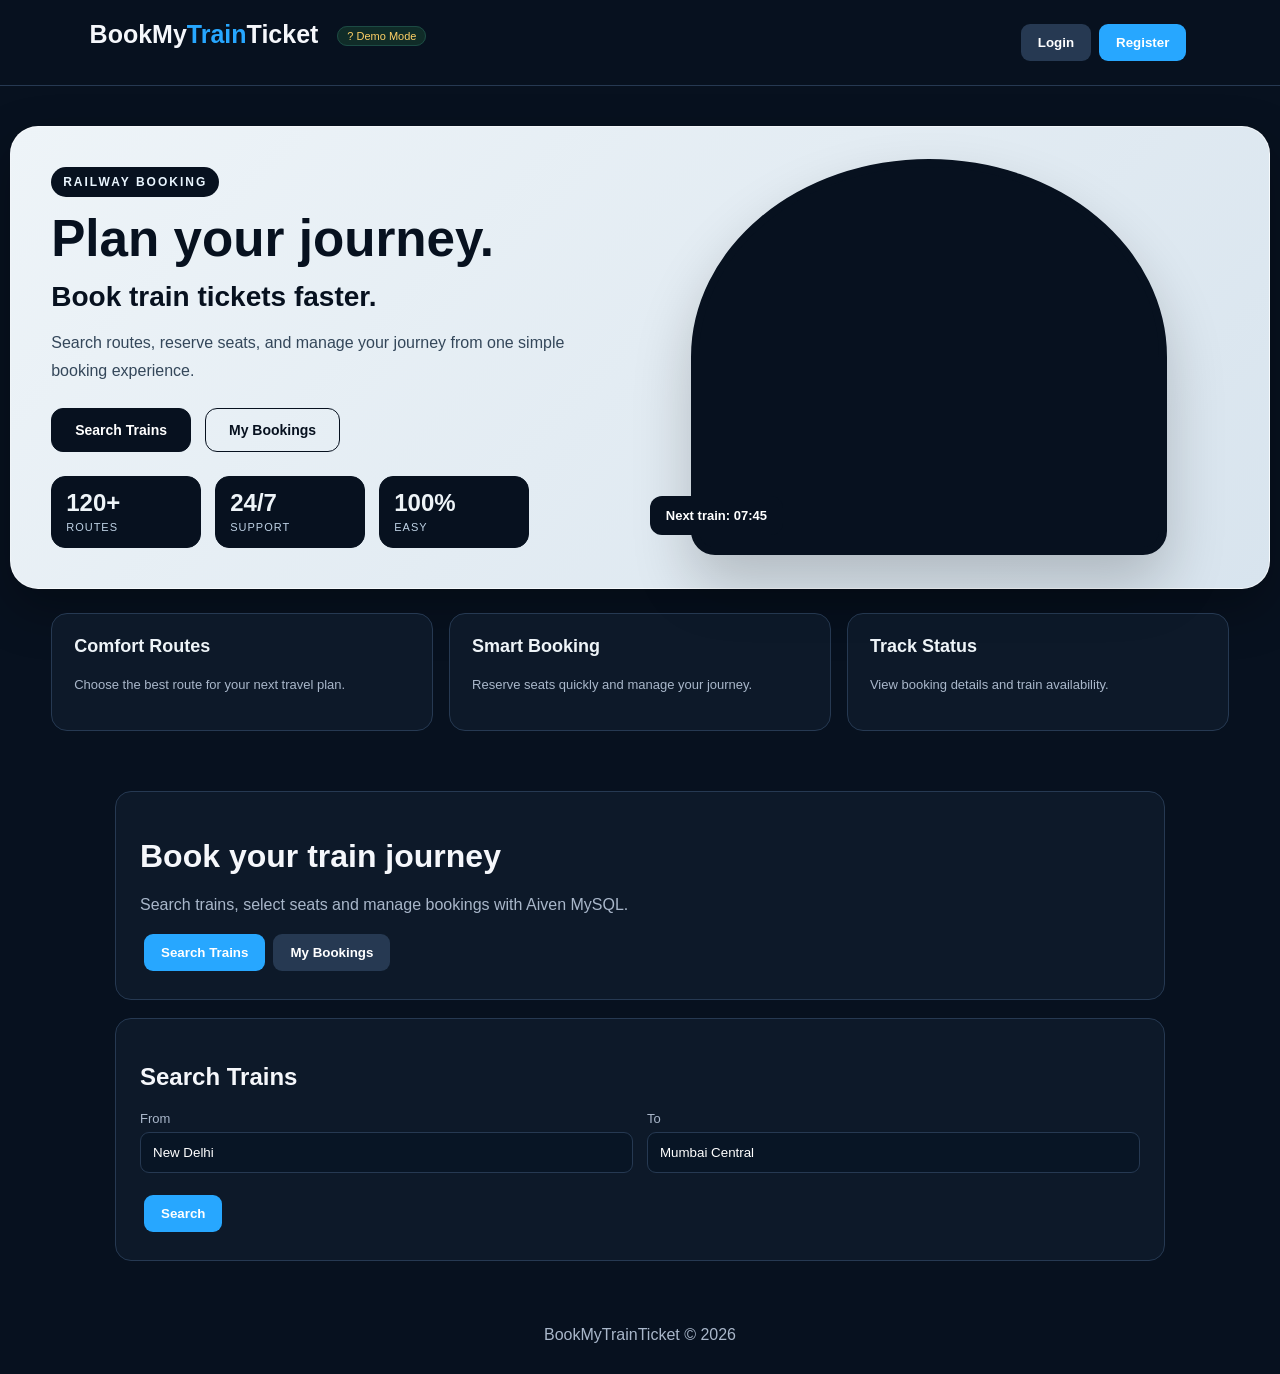
==== commit 968c7688: "Deploy full-stack web application with Docker and Render support" ====
--- a/src/main/resources/static/index.html
+++ b/src/main/resources/static/index.html
@@ -1,23 +1,21 @@
 <!doctype html>
-<html lang="en">
-<head>
-<meta charset="UTF-8" />
-<meta name="viewport" content="width=device-width,initial-scale=1" />
-<title>BookMyTrainTicket</title>
+<html><head><meta charset="UTF-8"><meta name="viewport" content="width=device-width,initial-scale=1"><title>BookMyTrainTicket</title>
 <style>
 body{margin:0;font-family:Arial;background:#07111f;color:#f5f7fb}header{padding:20px 7%;display:flex;justify-content:space-between;border-bottom:1px solid #263952}.logo{font-size:25px;font-weight:800}.logo span{color:#27a7ff}button{padding:11px 17px;border:0;border-radius:9px;background:#27a7ff;color:#fff;font-weight:700;cursor:pointer;margin:4px}.secondary{background:#263952}.container{width:min(1050px,92%);margin:35px auto}.card{background:#0d1929;border:1px solid #263952;border-radius:16px;padding:24px;margin:18px 0}.grid{display:grid;grid-template-columns:repeat(auto-fit,minmax(190px,1fr));gap:14px}input,select{width:100%;padding:12px;box-sizing:border-box;background:#081525;color:white;border:1px solid #263952;border-radius:9px}label{display:block;color:#a9b7ca;font-size:13px;margin-bottom:6px}.hidden{display:none}.msg{margin-top:12px;padding:12px;background:#13243a;border-radius:9px;color:#a9b7ca}.train{margin-top:12px;padding:17px;border:1px solid #263952;border-radius:12px}.meta{color:#a9b7ca;line-height:1.7}.seat{display:inline-block;padding:8px;margin:4px;border-radius:7px;border:1px solid #263952}.available{background:#102c28;cursor:pointer}.selected{background:#27a7ff}.unavailable{opacity:.35}table{width:100%;border-collapse:collapse}td,th{padding:9px;border-bottom:1px solid #263952;text-align:left}footer{text-align:center;padding:30px;color:#a9b7ca}
 .modal-backdrop{position:fixed;inset:0;background:rgba(0,0,0,0.7);display:flex;align-items:center;justify-content:center;z-index:10}.modal-backdrop.hidden{display:none!important}.modal-card{width:min(680px,92vw);background:#0d1929;border:1px solid #27a7ff;border-radius:16px;padding:24px;box-shadow:0 24px 80px rgba(0,0,0,0.5)}.modal-header{display:flex;justify-content:space-between;align-items:center}.modal-header h3{margin:0;color:#eef4f8}.modal-close{float:right;background:#263952;color:#fff}.modal-grid{display:grid;grid-template-columns:repeat(auto-fit,minmax(190px,1fr));gap:12px}.modal-summary{padding:16px;border-radius:12px;background:#07111f;border:1px solid #263952;margin:16px 0}.summary-line{display:flex;justify-content:space-between;color:#d4dde9;margin:6px 0}.payment-form-footer{display:flex;gap:12px;align-items:center;justify-content:flex-end;flex-wrap:wrap}.payment-form-footer button{margin:0}.modal-message{color:#a9b7ca}.success-modal{padding:24px;text-align:center}.success-modal h3{color:#80f8be}.success-modal p{color:#d4dde9}.success-icon{font-size:42px}
-.landing-section{width:min(1180px,92vw);margin:40px auto 24px;background:linear-gradient(135deg,#eef4f8,#d8e4ee);color:#07111f;border-radius:28px;padding:30px 40px;box-shadow:0 20px 50px rgba(0,0,0,0.3);border:1px solid rgba(255,255,255,0.6)}.landing-content{display:grid;grid-template-columns:1fr 1.1fr;align-items:center;gap:34px}.landing-copy{padding:10px 0}.landing-tag{display:inline-block;padding:8px 12px;border-radius:50px;background:#07111f;color:#eaf6ff;font-size:12px;font-weight:800;letter-spacing:2px;text-transform:uppercase;margin-bottom:14px}.landing-copy h1,.landing-copy h2,.landing-copy h3,.landing-copy .booking-heading,.feature-card h3,.feature-card h2{color:#07111f}.landing-copy h1{font-size:clamp(46px,4vw,60px);line-height:1.1;margin:0 0 14px;font-weight:900}.landing-copy h2{font-size:clamp(28px,2vw,34px);margin:0 0 16px}.landing-copy p{color:#34475a;font-size:16px;line-height:1.7;margin-bottom:24px}.landing-buttons{display:flex;gap:14px;flex-wrap:wrap;align-items:center}.landing-buttons a{text-decoration:none}.landing-button{padding:13px 23px;border-radius:12px;background:#07111f;color:#ffffff;font-size:14px;font-weight:800;border:1px solid #07111f;transition:0.2s ease}.landing-button.secondary{background:transparent;color:#07111f;border:1px solid #07111f}.landing-button:hover{transform:translateY(-3px);box-shadow:0 8px 20px rgba(7,17,31,0.2)}.landing-stats{display:flex;gap:14px;flex-wrap:wrap;margin-top:24px}.stat-box{min-width:120px;padding:12px 14px;background:#07111f;color:#eef4f8;border-radius:14px;border:1px solid #07111f}.stat-box strong{display:block;font-size:24px}.stat-box span{font-size:11px;color:#bfd2e5;letter-spacing:1px;text-transform:uppercase}.image-area{min-height:380px;display:flex;align-items:center;justify-content:center;position:relative}.image-wrap{width:min(460px,100%);height:380px;position:relative;border-radius:50% 50% 24px 24px;overflow:hidden;box-shadow:0 30px 60px rgba(0,0,0,0.2);border:8px solid #07111f;background:#07111f}.image-wrap:after{content:"";position:absolute;inset:0;background:linear-gradient(transparent,rgba(7,17,31,0.7))}.image-wrap img{width:100%;height:100%;object-fit:cover;display:block}.image-label{position:absolute;z-index:2;left:20px;bottom:20px;background:#07111f;color:#ffffff;padding:12px 16px;border-radius:12px;font-size:13px;font-weight:700}.feature-strip{width:min(1180px,92vw);margin:20px auto 60px;display:grid;grid-template-columns:repeat(3,minmax(180px,1fr));gap:16px}.feature-card{background:#0d1929;border:1px solid #263952;border-radius:16px;padding:22px;color:#d4dde9}.feature-card h3{color:#eef4f8;font-size:18px;margin-top:0}.feature-card p{color:#a9b7ca;font-size:13px;line-height:1.6}@media (max-width:920px){.landing-content,.feature-strip{grid-template-columns:1fr}.image-area{min-height:320px}.image-wrap{height:320px}}
-</style>
-</head>
-<body>
-<header>
-  <div class="logo">BookMy<span>Train</span>Ticket</div>
-  <div>
-    <button class="secondary" onclick="show('login')">Login</button>
-    <button onclick="show('register')">Register</button>
-  </div>
-</header>
+
+.landing-section{width:min(1180px,92vw);margin:40px auto 24px;background:linear-gradient(135deg,#eef4f8,#d8e4ee);color:#07111f;border-radius:28px;padding:30px 40px;box-shadow:0 20px 50px rgba(0,0,0,0.3);border:1px solid rgba(255,255,255,0.6)}
+.landing-content{display:grid;grid-template-columns:1fr 1.1fr;align-items:center;gap:34px}
+.landing-copy{padding:10px 0}.landing-tag{display:inline-block;padding:8px 12px;border-radius:50px;background:#07111f;color:#eaf6ff;font-size:12px;font-weight:800;letter-spacing:2px;text-transform:uppercase;margin-bottom:14px}
+.landing-copy h1,.landing-copy h2,.landing-copy h3,.landing-copy .booking-heading,.feature-card h3,.feature-card h2{color:#07111f}
+.landing-copy h1{font-size:clamp(46px,4vw,60px);line-height:1.1;margin:0 0 14px;font-weight:900}.landing-copy h2{font-size:clamp(28px,2vw,34px);margin:0 0 16px}.landing-copy p{color:#34475a;font-size:16px;line-height:1.7;margin-bottom:24px}
+.landing-buttons{display:flex;gap:14px;flex-wrap:wrap;align-items:center}.landing-buttons a{text-decoration:none}.landing-button{padding:13px 23px;border-radius:12px;background:#07111f;color:#ffffff;font-size:14px;font-weight:800;border:1px solid #07111f;transition:0.2s ease}.landing-button.secondary{background:transparent;color:#07111f;border:1px solid #07111f}.landing-button:hover{transform:translateY(-3px);box-shadow:0 8px 20px rgba(7,17,31,0.2)}
+.landing-stats{display:flex;gap:14px;flex-wrap:wrap;margin-top:24px}.stat-box{min-width:120px;padding:12px 14px;background:#07111f;color:#eef4f8;border-radius:14px;border:1px solid #07111f}.stat-box strong{display:block;font-size:24px}.stat-box span{font-size:11px;color:#bfd2e5;letter-spacing:1px;text-transform:uppercase}
+.image-area{min-height:380px;display:flex;align-items:center;justify-content:center;position:relative}.image-wrap{width:min(460px,100%);height:380px;position:relative;border-radius:50% 50% 24px 24px;overflow:hidden;box-shadow:0 30px 60px rgba(0,0,0,0.2);border:8px solid #07111f;background:#07111f}.image-wrap:after{content:"";position:absolute;inset:0;background:linear-gradient(transparent,rgba(7,17,31,0.7))}.image-wrap img{width:100%;height:100%;object-fit:cover;display:block}.image-label{position:absolute;z-index:2;left:20px;bottom:20px;background:#07111f;color:#ffffff;padding:12px 16px;border-radius:12px;font-size:13px;font-weight:700}
+.feature-strip{width:min(1180px,92vw);margin:20px auto 60px;display:grid;grid-template-columns:repeat(3,minmax(180px,1fr));gap:16px}.feature-card{background:#0d1929;border:1px solid #263952;border-radius:16px;padding:22px;color:#d4dde9}.feature-card h3{color:#eef4f8;font-size:18px;margin-top:0}.feature-card p{color:#a9b7ca;font-size:13px;line-height:1.6}
+@media (max-width:920px){.landing-content,.feature-strip{grid-template-columns:1fr}.image-area{min-height:320px}.image-wrap{height:320px}}
+</style></head>
+<body><header><div class="logo">BookMy<span>Train</span>Ticket <span id="liveStatus" style="font-size:11px;padding:3px 9px;border-radius:20px;background:#102c28;color:#80f8be;border:1px solid #1c4b44;margin-left:12px;vertical-align:middle;font-weight:normal;">? Online</span></div><div><button class="secondary" onclick="show('login')">Login</button><button onclick="show('register')">Register</button></div></header>
 
 <section class="landing-section">
   <div class="landing-content">
@@ -26,19 +24,31 @@
       <h1>Plan your journey.</h1>
       <h2>Book train tickets faster.</h2>
       <p>Search routes, reserve seats, and manage your journey from one simple booking experience.</p>
+
       <div class="landing-buttons">
         <a class="landing-button" href="#search">Search Trains</a>
-        <button class="landing-button secondary" onclick="loadBookings()">My Bookings</button>
+        <a class="landing-button secondary" href="#bookings">My Bookings</a>
       </div>
+
       <div class="landing-stats">
-        <div class="stat-box"><strong>120+</strong><span>Routes</span></div>
-        <div class="stat-box"><strong>24/7</strong><span>Support</span></div>
-        <div class="stat-box"><strong>100%</strong><span>Easy</span></div>
+        <div class="stat-box">
+          <strong>120+</strong>
+          <span>Routes</span>
+        </div>
+        <div class="stat-box">
+          <strong>24/7</strong>
+          <span>Support</span>
+        </div>
+        <div class="stat-box">
+          <strong>100%</strong>
+          <span>Easy</span>
+        </div>
       </div>
     </div>
+
     <div class="image-area">
       <div class="image-wrap">
-        <img src="https://encrypted-tbn0.gstatic.com/images?q=tbn:ANd9GcRGjt66DNuWF4eMNcLY-E34X-4AsqGQVPR0IYgvZ7qZsutuitfllXlhzjE&s=10" alt="Train" />
+        <img src="https://encrypted-tbn0.gstatic.com/images?q=tbn:ANd9GcRGjt66DNuWF4eMNcLY-E34X-4AsqGQVPR0IYgvZ7qZsutuitfllXlhzjE&s=10" alt="Train">
       </div>
       <div class="image-label">Next train: 07:45</div>
     </div>
@@ -60,68 +70,12 @@
   </article>
 </section>
 
-<main class="container">
-  <div class="card">
-    <h1>Book your train journey</h1>
-    <p style="color:#a9b7ca">Search trains, select seats and manage bookings with Aiven MySQL.</p>
-    <button onclick="show('search')">Search Trains</button>
-    <button class="secondary" onclick="loadBookings()">My Bookings</button>
-  </div>
-
-  <section id="login" class="card hidden">
-    <h2>Login</h2>
-    <div class="grid">
-      <div><label>Username</label><input id="loginUser"></div>
-      <div><label>Password</label><input id="loginPass" type="password"></div>
-    </div><br>
-    <button onclick="login()">Login</button>
-    <div id="loginMsg"></div>
-  </section>
-
-  <section id="register" class="card hidden">
-    <h2>Register</h2>
-    <div class="grid">
-      <div><label>Username</label><input id="regUser"></div>
-      <div><label>Password</label><input id="regPass" type="password"></div>
-      <div><label>Email</label><input id="regEmail" type="email"></div>
-      <div><label>Role</label><select id="regRole"><option>Regular</option><option>Senior</option><option>DifferentlyAbled</option></select></div>
-    </div><br>
-    <button onclick="register()">Register</button>
-    <div id="regMsg"></div>
-  </section>
-
-  <section id="search" class="card">
-    <h2>Search Trains</h2>
-    <div class="grid">
-      <div><label>From</label><input id="from" value="New Delhi"></div>
-      <div><label>To</label><input id="to" value="Mumbai Central"></div>
-    </div><br>
-    <button onclick="searchTrains()">Search</button>
-    <div id="results"></div>
-  </section>
-
-  <section id="booking" class="card hidden">
-    <h2>Book Ticket</h2>
-    <div id="bookingInfo"></div>
-    <div class="grid">
-      <div><label>Passenger Name</label><input id="passengerName"></div>
-      <div><label>Passenger Age</label><input id="passengerAge" type="number"></div>
-    </div>
-    <h3>Select Seat</h3>
-    <div id="seats"></div><br>
-    <button onclick="book()">Confirm Ticket</button>
-    <div id="bookMsg"></div>
-  </section>
-
-  <section id="bookings" class="card hidden">
-    <h2>My Bookings</h2>
-    <div id="bookingCount" class="booking-count"></div>
-    <div id="bookingList"></div>
-  </section>
-</main>
-
-<footer>BookMyTrainTicket © 2026</footer>
-
+<main class="container"><div class="card"><h1>Book your train journey</h1><p style="color:#a9b7ca">Search trains, select seats and manage bookings with Aiven MySQL.</p><button onclick="show('search')">Search Trains</button><button class="secondary" onclick="loadBookings()">My Bookings</button></div>
+<section id="login" class="card hidden"><h2>Login</h2><div class="grid"><div><label>Username</label><input id="loginUser"></div><div><label>Password</label><input id="loginPass" type="password"></div></div><br><button onclick="login()">Login</button><div id="loginMsg"></div></section>
+<section id="register" class="card hidden"><h2>Register</h2><div class="grid"><div><label>Username</label><input id="regUser"></div><div><label>Password</label><input id="regPass" type="password"></div><div><label>Email</label><input id="regEmail" type="email"></div><div><label>Role</label><select id="regRole"><option>Regular</option><option>Senior</option><option>DifferentlyAbled</option></select></div></div><br><button onclick="register()">Register</button><div id="regMsg"></div></section>
+<section id="search" class="card"><h2>Search Trains</h2><div class="grid"><div><label>From</label><input id="from" value="New Delhi"></div><div><label>To</label><input id="to" value="Mumbai Central"></div></div><br><button onclick="searchTrains()">Search</button><div id="results"></div></section>
+<section id="booking" class="card hidden"><h2>Book Ticket</h2><div id="bookingInfo"></div><div class="grid"><div><label>Passenger Name</label><input id="passengerName"></div><div><label>Passenger Age</label><input id="passengerAge" type="number"></div></div><h3>Select Seat</h3><div id="seats"></div><br><button onclick="book()">Confirm Ticket</button><div id="bookMsg"></div></section>
+<section id="bookings" class="card hidden"><h2>My Bookings</h2><div id="bookingList"></div></section></main><footer>BookMyTrainTicket © 2026</footer>
 <div id="paymentModal" class="modal-backdrop hidden">
  <div class="modal-card">
   <div class="modal-header">
@@ -148,7 +102,6 @@
   <div id="paymentMsg" class="msg hidden"></div>
  </div>
 </div>
-
 <div id="successModal" class="modal-backdrop hidden">
  <div class="modal-card success-modal">
   <div class="success-icon">✓</div>
@@ -157,7 +110,6 @@
   <button onclick="closeSuccessModal()">Close</button>
  </div>
 </div>
-
 <script>
 let user=JSON.parse(localStorage.getItem('bmtUser')||'null'),selected=null,currentTrain=null,currentRoute=null,routePrice=0,routeSource='',routeDestination='';
 const paymentModal=document.getElementById('paymentModal');
@@ -169,7 +121,6 @@
 const seats=document.getElementById('seats');
 const results=document.getElementById('results');
 const bookingList=document.getElementById('bookingList');
-const bookingCount=document.getElementById('bookingCount');
 const passengerName=document.getElementById('passengerName');
 const passengerAge=document.getElementById('passengerAge');
 const from=document.getElementById('from');
@@ -293,7 +244,6 @@
     closePaymentModal();
     successMessage.innerHTML='Ticket confirmed successfully for '+escapeHtml(passengerName.value)+'<br>Booking ID: '+d.id+'<br>Transaction: '+(paymentResponse.transactionId||'N/A')+'<br>Payment Status: '+paymentResponse.status+'.';
     successModal.classList.remove('hidden');
-    await loadBookings();
   } catch(e) {
     const demoBookingId=Math.round(1000+Math.random()*9000);
     const demoTxn='TXN-'+Date.now().toString().slice(-8);
@@ -301,7 +251,6 @@
     closePaymentModal();
     successMessage.innerHTML='Ticket confirmed successfully for '+escapeHtml(passengerName.value)+'<br>Booking ID: '+demoBookingId+'<br>Transaction: '+demoTxn+'<br>Payment Status: SUCCESS (demo fallback).';
     successModal.classList.remove('hidden');
-    await loadBookings();
   }
 }
 
@@ -309,11 +258,9 @@
   if(!user){show('login');msg('loginMsg','Please login first.');return}
   show('bookings');
   try {
-    let response=await api('/api/bookings/user/'+user.userId);
-    let bookings=Array.isArray(response)?response:Array.isArray(response.bookings)?response.bookings:[];
-    bookingCount.innerHTML='<div class="msg">You have '+bookings.length+' ticket'+(bookings.length===1?'':'s')+' booked.</div>';
-    bookingList.innerHTML=bookings.length?'<table><tr><th>Train</th><th>Route</th><th>Passenger</th><th>Status</th></tr>'+bookings.map(b=>'<tr><td>'+(b.trainName||'Train')+'<br>'+(b.trainNumber||'N/A')+'</td><td>'+(b.sourceStation||'Source')+' → '+(b.destinationStation||'Destination')+'</td><td>'+(b.passengerName||'Passenger')+'</td><td>'+(b.status||b.paymentStatus||'Confirmed')+'</td></tr>').join('')+'</table>':'<div class="msg">No bookings yet.</div>';
-  }catch(e){bookingList.innerHTML='<div class="msg">'+e.message+'</div>';bookingCount.innerHTML='<div class="msg">You have 0 tickets booked.</div>'}
+    let a=await api('/api/bookings/user/'+user.userId);
+    bookingList.innerHTML=a.length?'<table><tr><th>Train</th><th>Route</th><th>Passenger</th><th>Status</th></tr>'+a.map(b=>'<tr><td>'+b.trainName+'<br>'+b.trainNumber+'</td><td>'+b.sourceStation+' → '+b.destinationStation+'</td><td>'+b.passengerName+'</td><td>'+b.status+'</td></tr>').join('')+'</table>':'<div class="msg">No bookings yet.</div>';
+  }catch(e){bookingList.innerHTML='<div class="msg">'+e.message+'</div>'}
 }
 
 const demoTrainResults=[{train:{trainId:1,trainName:'Delhi Express',trainNumber:'12401'},route:{routeId:101,sourceStation:'New Delhi',destinationStation:'Mumbai Central',departureTime:'08:15:00',arrivalTime:'14:30:00',price:850},availableSeats:11},{train:{trainId:2,trainName:'Rajdhani Special',trainNumber:'12951'},route:{routeId:102,sourceStation:'New Delhi',destinationStation:'Mumbai Central',departureTime:'18:45:00',arrivalTime:'23:50:00',price:1250},availableSeats:8}];
@@ -330,7 +277,6 @@
     return demoTrainResults.filter(x=>x.route.sourceStation.toLowerCase().includes(source)||x.route.destinationStation.toLowerCase().includes(destination));
   }
   if(url.startsWith('/api/trains/')&&url.indexOf('/seats')>-1)return demoSeats;
-  if(url.startsWith('/api/bookings/user/'))return [{bookingId:1001,userId:1,trainName:'Delhi Express',trainNumber:'12401',sourceStation:'New Delhi',destinationStation:'Mumbai Central',passengerName:loginUser.value||'Demo Passenger',status:'Confirmed'}];
   if(url.startsWith('/api/bookings'))return {success:true,message:'Booking confirmed successfully',id:Math.round(1000+Math.random()*9000),status:'Confirmed'};
   if(url.startsWith('/api/payments/process'))return {success:true,transactionId:'TXN-'+Date.now().toString().slice(-8),message:'Payment processed successfully',status:'SUCCESS',paymentId:1};
   return {success:true,message:'Demo fallback response'};
@@ -346,6 +292,6 @@
     return demoFallbackResponse(u,o);
   }
 }
-</script>
-</body>
-</html>
+
+window.addEventListener('DOMContentLoaded',()=>{fetch('/api/health').then(r=>r.json()).then(d=>{const s=document.getElementById('liveStatus');if(s){s.innerText=d.database&&d.database.includes('CONNECTED')?'? Live DB Connected':'? Service Online';s.style.color='#80f8be';}}).catch(()=>{const s=document.getElementById('liveStatus');if(s){s.innerText='? Demo Mode';s.style.color='#ffd166';}});});
+</script></body></html>
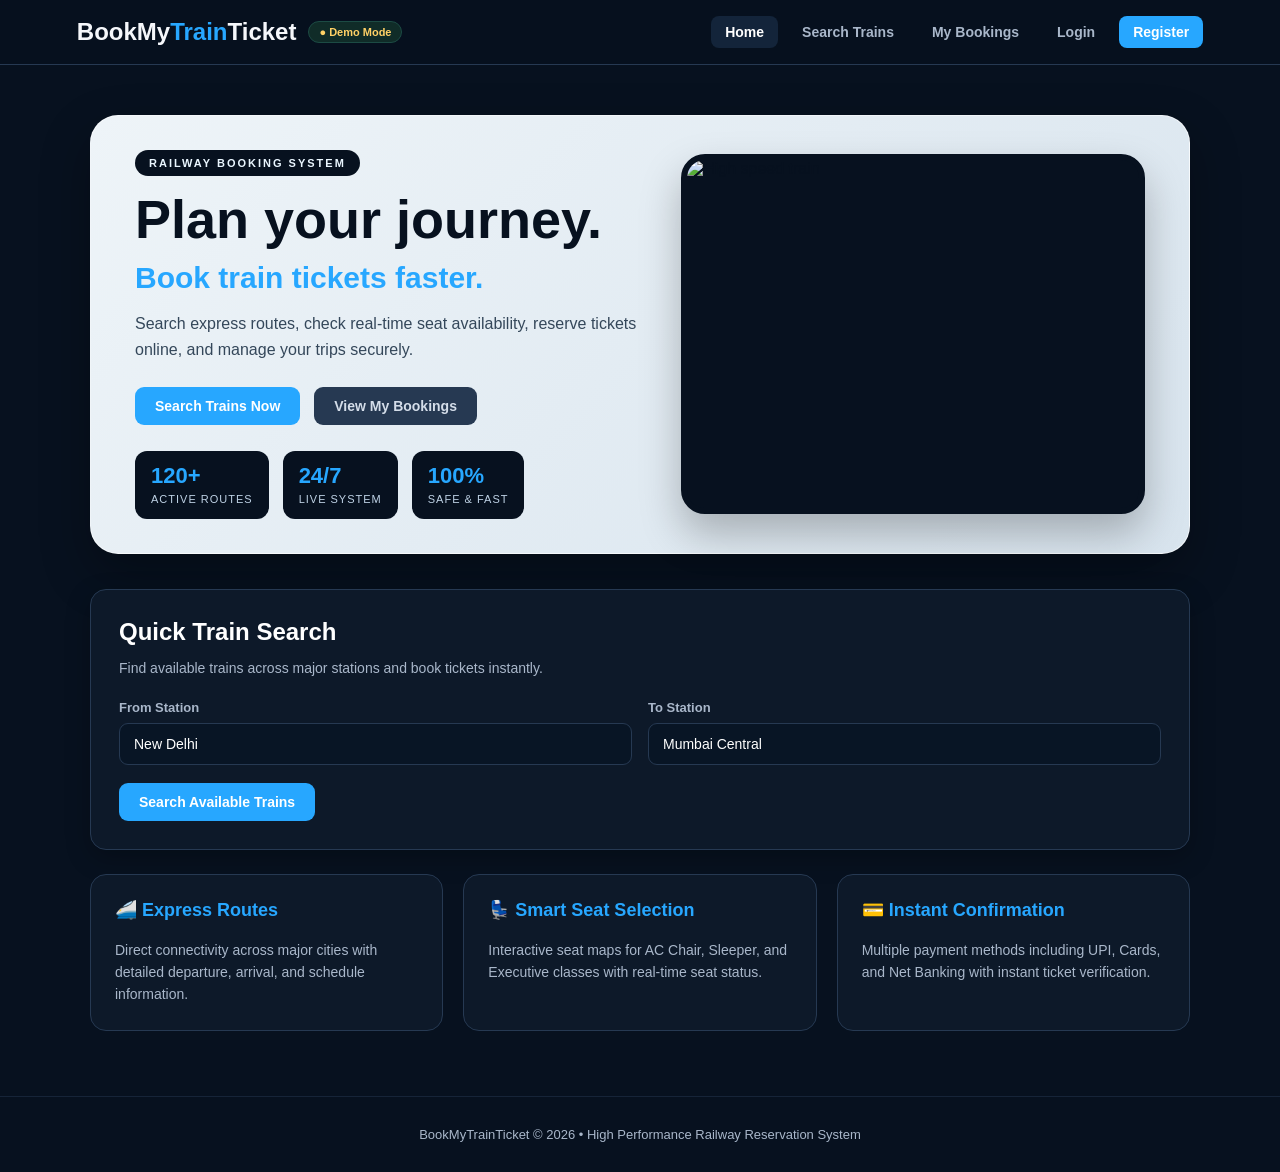
==== commit 3547f1b4: "Add separate dedicated web pages for Home, Search, Login, Register, and Bookings" ====
--- a/src/main/resources/static/index.html
+++ b/src/main/resources/static/index.html
@@ -1,297 +1,231 @@
-<!doctype html>
-<html><head><meta charset="UTF-8"><meta name="viewport" content="width=device-width,initial-scale=1"><title>BookMyTrainTicket</title>
-<style>
-body{margin:0;font-family:Arial;background:#07111f;color:#f5f7fb}header{padding:20px 7%;display:flex;justify-content:space-between;border-bottom:1px solid #263952}.logo{font-size:25px;font-weight:800}.logo span{color:#27a7ff}button{padding:11px 17px;border:0;border-radius:9px;background:#27a7ff;color:#fff;font-weight:700;cursor:pointer;margin:4px}.secondary{background:#263952}.container{width:min(1050px,92%);margin:35px auto}.card{background:#0d1929;border:1px solid #263952;border-radius:16px;padding:24px;margin:18px 0}.grid{display:grid;grid-template-columns:repeat(auto-fit,minmax(190px,1fr));gap:14px}input,select{width:100%;padding:12px;box-sizing:border-box;background:#081525;color:white;border:1px solid #263952;border-radius:9px}label{display:block;color:#a9b7ca;font-size:13px;margin-bottom:6px}.hidden{display:none}.msg{margin-top:12px;padding:12px;background:#13243a;border-radius:9px;color:#a9b7ca}.train{margin-top:12px;padding:17px;border:1px solid #263952;border-radius:12px}.meta{color:#a9b7ca;line-height:1.7}.seat{display:inline-block;padding:8px;margin:4px;border-radius:7px;border:1px solid #263952}.available{background:#102c28;cursor:pointer}.selected{background:#27a7ff}.unavailable{opacity:.35}table{width:100%;border-collapse:collapse}td,th{padding:9px;border-bottom:1px solid #263952;text-align:left}footer{text-align:center;padding:30px;color:#a9b7ca}
-.modal-backdrop{position:fixed;inset:0;background:rgba(0,0,0,0.7);display:flex;align-items:center;justify-content:center;z-index:10}.modal-backdrop.hidden{display:none!important}.modal-card{width:min(680px,92vw);background:#0d1929;border:1px solid #27a7ff;border-radius:16px;padding:24px;box-shadow:0 24px 80px rgba(0,0,0,0.5)}.modal-header{display:flex;justify-content:space-between;align-items:center}.modal-header h3{margin:0;color:#eef4f8}.modal-close{float:right;background:#263952;color:#fff}.modal-grid{display:grid;grid-template-columns:repeat(auto-fit,minmax(190px,1fr));gap:12px}.modal-summary{padding:16px;border-radius:12px;background:#07111f;border:1px solid #263952;margin:16px 0}.summary-line{display:flex;justify-content:space-between;color:#d4dde9;margin:6px 0}.payment-form-footer{display:flex;gap:12px;align-items:center;justify-content:flex-end;flex-wrap:wrap}.payment-form-footer button{margin:0}.modal-message{color:#a9b7ca}.success-modal{padding:24px;text-align:center}.success-modal h3{color:#80f8be}.success-modal p{color:#d4dde9}.success-icon{font-size:42px}
-
-.landing-section{width:min(1180px,92vw);margin:40px auto 24px;background:linear-gradient(135deg,#eef4f8,#d8e4ee);color:#07111f;border-radius:28px;padding:30px 40px;box-shadow:0 20px 50px rgba(0,0,0,0.3);border:1px solid rgba(255,255,255,0.6)}
-.landing-content{display:grid;grid-template-columns:1fr 1.1fr;align-items:center;gap:34px}
-.landing-copy{padding:10px 0}.landing-tag{display:inline-block;padding:8px 12px;border-radius:50px;background:#07111f;color:#eaf6ff;font-size:12px;font-weight:800;letter-spacing:2px;text-transform:uppercase;margin-bottom:14px}
-.landing-copy h1,.landing-copy h2,.landing-copy h3,.landing-copy .booking-heading,.feature-card h3,.feature-card h2{color:#07111f}
-.landing-copy h1{font-size:clamp(46px,4vw,60px);line-height:1.1;margin:0 0 14px;font-weight:900}.landing-copy h2{font-size:clamp(28px,2vw,34px);margin:0 0 16px}.landing-copy p{color:#34475a;font-size:16px;line-height:1.7;margin-bottom:24px}
-.landing-buttons{display:flex;gap:14px;flex-wrap:wrap;align-items:center}.landing-buttons a{text-decoration:none}.landing-button{padding:13px 23px;border-radius:12px;background:#07111f;color:#ffffff;font-size:14px;font-weight:800;border:1px solid #07111f;transition:0.2s ease}.landing-button.secondary{background:transparent;color:#07111f;border:1px solid #07111f}.landing-button:hover{transform:translateY(-3px);box-shadow:0 8px 20px rgba(7,17,31,0.2)}
-.landing-stats{display:flex;gap:14px;flex-wrap:wrap;margin-top:24px}.stat-box{min-width:120px;padding:12px 14px;background:#07111f;color:#eef4f8;border-radius:14px;border:1px solid #07111f}.stat-box strong{display:block;font-size:24px}.stat-box span{font-size:11px;color:#bfd2e5;letter-spacing:1px;text-transform:uppercase}
-.image-area{min-height:380px;display:flex;align-items:center;justify-content:center;position:relative}.image-wrap{width:min(460px,100%);height:380px;position:relative;border-radius:50% 50% 24px 24px;overflow:hidden;box-shadow:0 30px 60px rgba(0,0,0,0.2);border:8px solid #07111f;background:#07111f}.image-wrap:after{content:"";position:absolute;inset:0;background:linear-gradient(transparent,rgba(7,17,31,0.7))}.image-wrap img{width:100%;height:100%;object-fit:cover;display:block}.image-label{position:absolute;z-index:2;left:20px;bottom:20px;background:#07111f;color:#ffffff;padding:12px 16px;border-radius:12px;font-size:13px;font-weight:700}
-.feature-strip{width:min(1180px,92vw);margin:20px auto 60px;display:grid;grid-template-columns:repeat(3,minmax(180px,1fr));gap:16px}.feature-card{background:#0d1929;border:1px solid #263952;border-radius:16px;padding:22px;color:#d4dde9}.feature-card h3{color:#eef4f8;font-size:18px;margin-top:0}.feature-card p{color:#a9b7ca;font-size:13px;line-height:1.6}
-@media (max-width:920px){.landing-content,.feature-strip{grid-template-columns:1fr}.image-area{min-height:320px}.image-wrap{height:320px}}
-</style></head>
-<body><header><div class="logo">BookMy<span>Train</span>Ticket <span id="liveStatus" style="font-size:11px;padding:3px 9px;border-radius:20px;background:#102c28;color:#80f8be;border:1px solid #1c4b44;margin-left:12px;vertical-align:middle;font-weight:normal;">? Online</span></div><div><button class="secondary" onclick="show('login')">Login</button><button onclick="show('register')">Register</button></div></header>
-
-<section class="landing-section">
-  <div class="landing-content">
-    <div class="landing-copy">
-      <span class="landing-tag">Railway Booking</span>
-      <h1>Plan your journey.</h1>
-      <h2>Book train tickets faster.</h2>
-      <p>Search routes, reserve seats, and manage your journey from one simple booking experience.</p>
-
-      <div class="landing-buttons">
-        <a class="landing-button" href="#search">Search Trains</a>
-        <a class="landing-button secondary" href="#bookings">My Bookings</a>
-      </div>
-
-      <div class="landing-stats">
-        <div class="stat-box">
-          <strong>120+</strong>
-          <span>Routes</span>
+<!DOCTYPE html>
+<html lang="en">
+<head>
+  <meta charset="UTF-8">
+  <meta name="viewport" content="width=device-width, initial-scale=1.0">
+  <title>BookMyTrainTicket - Home</title>
+  <link rel="stylesheet" href="common.css">
+  <style>
+    .landing-section {
+      background: linear-gradient(135deg, #eef4f8, #d8e4ee);
+      color: #07111f;
+      border-radius: 28px;
+      padding: 34px 44px;
+      box-shadow: 0 20px 50px rgba(0, 0, 0, 0.3);
+      border: 1px solid rgba(255, 255, 255, 0.6);
+      margin: 20px 0 35px;
+    }
+    .landing-content {
+      display: grid;
+      grid-template-columns: 1.1fr 1fr;
+      align-items: center;
+      gap: 36px;
+    }
+    .landing-tag {
+      display: inline-block;
+      padding: 7px 14px;
+      border-radius: 50px;
+      background: #07111f;
+      color: #eaf6ff;
+      font-size: 11px;
+      font-weight: 800;
+      letter-spacing: 2px;
+      text-transform: uppercase;
+      margin-bottom: 14px;
+    }
+    .landing-copy h1 {
+      font-size: clamp(38px, 4.5vw, 54px);
+      line-height: 1.1;
+      margin: 0 0 12px;
+      font-weight: 900;
+      color: #07111f;
+    }
+    .landing-copy h2 {
+      font-size: clamp(22px, 2.5vw, 30px);
+      margin: 0 0 16px;
+      color: #27a7ff;
+    }
+    .landing-copy p {
+      color: #34475a;
+      font-size: 16px;
+      line-height: 1.6;
+      margin-bottom: 24px;
+    }
+    .landing-buttons {
+      display: flex;
+      gap: 14px;
+      flex-wrap: wrap;
+    }
+    .landing-stats {
+      display: flex;
+      gap: 14px;
+      flex-wrap: wrap;
+      margin-top: 26px;
+    }
+    .stat-box {
+      min-width: 110px;
+      padding: 12px 16px;
+      background: #07111f;
+      color: #eef4f8;
+      border-radius: 12px;
+    }
+    .stat-box strong {
+      display: block;
+      font-size: 22px;
+      color: #27a7ff;
+    }
+    .stat-box span {
+      font-size: 11px;
+      color: #bfd2e5;
+      text-transform: uppercase;
+      letter-spacing: 1px;
+    }
+    .image-wrap {
+      width: 100%;
+      height: 360px;
+      position: relative;
+      border-radius: 24px;
+      overflow: hidden;
+      box-shadow: 0 20px 40px rgba(0, 0, 0, 0.25);
+      border: 6px solid #07111f;
+      background: #07111f;
+    }
+    .image-wrap img {
+      width: 100%;
+      height: 100%;
+      object-fit: cover;
+      display: block;
+    }
+    .feature-strip {
+      display: grid;
+      grid-template-columns: repeat(auto-fit, minmax(260px, 1fr));
+      gap: 20px;
+      margin-bottom: 35px;
+    }
+    .feature-card {
+      background: #0d1929;
+      border: 1px solid #263952;
+      border-radius: 16px;
+      padding: 24px;
+    }
+    .feature-card h3 {
+      color: #27a7ff;
+      margin-top: 0;
+      font-size: 18px;
+    }
+    .feature-card p {
+      color: #a9b7ca;
+      font-size: 14px;
+      line-height: 1.6;
+      margin-bottom: 0;
+    }
+    @media (max-width: 900px) {
+      .landing-content {
+        grid-template-columns: 1fr;
+      }
+      .image-wrap {
+        height: 260px;
+      }
+    }
+  </style>
+</head>
+<body>
+
+<header>
+  <a href="index.html" class="logo-container">
+    <div class="logo">BookMy<span>Train</span>Ticket</div>
+    <span id="liveStatus" class="live-badge">● Online</span>
+  </a>
+  <nav id="navbarLinks" class="nav-links"></nav>
+</header>
+
+<main class="container">
+  <!-- Hero Section -->
+  <section class="landing-section">
+    <div class="landing-content">
+      <div class="landing-copy">
+        <span class="landing-tag">Railway Booking System</span>
+        <h1>Plan your journey.</h1>
+        <h2>Book train tickets faster.</h2>
+        <p>Search express routes, check real-time seat availability, reserve tickets online, and manage your trips securely.</p>
+
+        <div class="landing-buttons">
+          <a class="btn" href="search.html">Search Trains Now</a>
+          <a class="btn btn-secondary" href="bookings.html">View My Bookings</a>
         </div>
-        <div class="stat-box">
-          <strong>24/7</strong>
-          <span>Support</span>
+
+        <div class="landing-stats">
+          <div class="stat-box">
+            <strong>120+</strong>
+            <span>Active Routes</span>
+          </div>
+          <div class="stat-box">
+            <strong>24/7</strong>
+            <span>Live System</span>
+          </div>
+          <div class="stat-box">
+            <strong>100%</strong>
+            <span>Safe & Fast</span>
+          </div>
         </div>
-        <div class="stat-box">
-          <strong>100%</strong>
-          <span>Easy</span>
-        </div>
+      </div>
+
+      <div class="image-wrap">
+        <img src="https://encrypted-tbn0.gstatic.com/images?q=tbn:ANd9GcRGjt66DNuWF4eMNcLY-E34X-4AsqGQVPR0IYgvZ7qZsutuitfllXlhzjE&s=10" alt="High speed train">
       </div>
     </div>
-
-    <div class="image-area">
-      <div class="image-wrap">
-        <img src="https://encrypted-tbn0.gstatic.com/images?q=tbn:ANd9GcRGjt66DNuWF4eMNcLY-E34X-4AsqGQVPR0IYgvZ7qZsutuitfllXlhzjE&s=10" alt="Train">
-      </div>
-      <div class="image-label">Next train: 07:45</div>
+  </section>
+
+  <!-- Quick Search Box on Homepage -->
+  <section class="card">
+    <h2 class="card-title">Quick Train Search</h2>
+    <p class="card-subtitle">Find available trains across major stations and book tickets instantly.</p>
+    <div class="grid">
+      <div class="form-group">
+        <label for="quickFrom">From Station</label>
+        <input id="quickFrom" value="New Delhi" placeholder="e.g. New Delhi">
+      </div>
+      <div class="form-group">
+        <label for="quickTo">To Station</label>
+        <input id="quickTo" value="Mumbai Central" placeholder="e.g. Mumbai Central">
+      </div>
     </div>
+    <br>
+    <button onclick="goToSearch()">Search Available Trains</button>
+  </section>
+
+  <!-- Feature Strip -->
+  <div class="feature-strip">
+    <article class="feature-card">
+      <h3>🚄 Express Routes</h3>
+      <p>Direct connectivity across major cities with detailed departure, arrival, and schedule information.</p>
+    </article>
+    <article class="feature-card">
+      <h3>💺 Smart Seat Selection</h3>
+      <p>Interactive seat maps for AC Chair, Sleeper, and Executive classes with real-time seat status.</p>
+    </article>
+    <article class="feature-card">
+      <h3>💳 Instant Confirmation</h3>
+      <p>Multiple payment methods including UPI, Cards, and Net Banking with instant ticket verification.</p>
+    </article>
   </div>
-</section>
-
-<section class="feature-strip">
-  <article class="feature-card">
-    <h3>Comfort Routes</h3>
-    <p>Choose the best route for your next travel plan.</p>
-  </article>
-  <article class="feature-card">
-    <h3>Smart Booking</h3>
-    <p>Reserve seats quickly and manage your journey.</p>
-  </article>
-  <article class="feature-card">
-    <h3>Track Status</h3>
-    <p>View booking details and train availability.</p>
-  </article>
-</section>
-
-<main class="container"><div class="card"><h1>Book your train journey</h1><p style="color:#a9b7ca">Search trains, select seats and manage bookings with Aiven MySQL.</p><button onclick="show('search')">Search Trains</button><button class="secondary" onclick="loadBookings()">My Bookings</button></div>
-<section id="login" class="card hidden"><h2>Login</h2><div class="grid"><div><label>Username</label><input id="loginUser"></div><div><label>Password</label><input id="loginPass" type="password"></div></div><br><button onclick="login()">Login</button><div id="loginMsg"></div></section>
-<section id="register" class="card hidden"><h2>Register</h2><div class="grid"><div><label>Username</label><input id="regUser"></div><div><label>Password</label><input id="regPass" type="password"></div><div><label>Email</label><input id="regEmail" type="email"></div><div><label>Role</label><select id="regRole"><option>Regular</option><option>Senior</option><option>DifferentlyAbled</option></select></div></div><br><button onclick="register()">Register</button><div id="regMsg"></div></section>
-<section id="search" class="card"><h2>Search Trains</h2><div class="grid"><div><label>From</label><input id="from" value="New Delhi"></div><div><label>To</label><input id="to" value="Mumbai Central"></div></div><br><button onclick="searchTrains()">Search</button><div id="results"></div></section>
-<section id="booking" class="card hidden"><h2>Book Ticket</h2><div id="bookingInfo"></div><div class="grid"><div><label>Passenger Name</label><input id="passengerName"></div><div><label>Passenger Age</label><input id="passengerAge" type="number"></div></div><h3>Select Seat</h3><div id="seats"></div><br><button onclick="book()">Confirm Ticket</button><div id="bookMsg"></div></section>
-<section id="bookings" class="card hidden"><h2>My Bookings</h2><div id="bookingList"></div></section></main><footer>BookMyTrainTicket © 2026</footer>
-<div id="paymentModal" class="modal-backdrop hidden">
- <div class="modal-card">
-  <div class="modal-header">
-   <h3>Payment Process</h3>
-   <button class="modal-close" onclick="closePaymentModal()">×</button>
-  </div>
-  <div id="paymentSummary" class="modal-summary"></div>
-  <div class="modal-grid">
-   <div><label>Payment Method</label><select id="paymentMethod"><option value="UPI">UPI</option><option value="CREDIT_CARD">Credit Card</option><option value="DEBIT_CARD">Debit Card</option><option value="NET_BANKING">Net Banking</option><option value="WALLET">Wallet</option></select></div>
-   <div id="cardFields">
-    <div><label>Card Holder</label><input id="cardHolderName" placeholder="Card holder name"></div>
-   </div>
-  </div>
-  <div class="modal-grid">
-   <div><label>Card Number</label><input id="cardNumber" placeholder="1234 5678 9012 3456"></div>
-   <div><label>Expiry Date</label><input id="expiryDate" placeholder="MM/YY"></div>
-   <div><label>CVV</label><input id="cvv" placeholder="123" type="password"></div>
-   <div><label>UPI ID</label><input id="upiId" placeholder="name@upi"></div>
-  </div>
-  <div class="payment-form-footer">
-   <button class="secondary" onclick="closePaymentModal()">Cancel</button>
-   <button onclick="processPaymentAndBook()">Pay & Confirm Ticket</button>
-  </div>
-  <div id="paymentMsg" class="msg hidden"></div>
- </div>
-</div>
-<div id="successModal" class="modal-backdrop hidden">
- <div class="modal-card success-modal">
-  <div class="success-icon">✓</div>
-  <h3>Ticket Confirmed Successfully</h3>
-  <p id="successMessage">Your ticket has been booked.</p>
-  <button onclick="closeSuccessModal()">Close</button>
- </div>
-</div>
+</main>
+
+<footer>
+  BookMyTrainTicket © 2026 • High Performance Railway Reservation System
+</footer>
+
+<script src="common.js"></script>
 <script>
-let user=JSON.parse(localStorage.getItem('bmtUser')||'null'),selected=null,currentTrain=null,currentRoute=null,routePrice=0,routeSource='',routeDestination='';
-const paymentModal=document.getElementById('paymentModal');
-const paymentSummary=document.getElementById('paymentSummary');
-const paymentMsg=document.getElementById('paymentMsg');
-const successModal=document.getElementById('successModal');
-const successMessage=document.getElementById('successMessage');
-const bookingInfo=document.getElementById('bookingInfo');
-const seats=document.getElementById('seats');
-const results=document.getElementById('results');
-const bookingList=document.getElementById('bookingList');
-const passengerName=document.getElementById('passengerName');
-const passengerAge=document.getElementById('passengerAge');
-const from=document.getElementById('from');
-const to=document.getElementById('to');
-const loginUser=document.getElementById('loginUser');
-const loginPass=document.getElementById('loginPass');
-const regUser=document.getElementById('regUser');
-const regPass=document.getElementById('regPass');
-const regEmail=document.getElementById('regEmail');
-const regRole=document.getElementById('regRole');
-
-function show(id){
-  document.querySelectorAll('section.card, div.card').forEach(x=>x.classList.add('hidden'));
-  const target=document.getElementById(id);
-  if(target){target.classList.remove('hidden');}
-}
-
-function msg(id,t){let e=document.getElementById(id);if(e){e.innerHTML='<div class="msg">'+t+'</div>'}}
-
-async function login(){
-  try {
-    let d=await api('/api/auth/login',{method:'POST',body:JSON.stringify({username:loginUser.value,password:loginPass.value})});
-    user=d;
-    localStorage.setItem('bmtUser',JSON.stringify(d));
-    msg('loginMsg','Login successful.');
-    show('search');
-  } catch(e){msg('loginMsg',e.message)}
-}
-
-async function register(){
-  try {
-    let d=await api('/api/auth/register',{method:'POST',body:JSON.stringify({username:regUser.value,password:regPass.value,email:regEmail.value,role:regRole.value})});
-    msg('regMsg',d.message||'Registration successful');
-  } catch(e){msg('regMsg',e.message)}
-}
-
-async function searchTrains(){
-  results.innerHTML='<div class="msg">Searching...</div>';
-  try {
-    let a=await api('/api/trains/search?source='+encodeURIComponent(from.value)+'&destination='+encodeURIComponent(to.value));
-    results.innerHTML=a.length?a.map(x=>'<div class="train"><h3>'+x.train.trainName+' ('+x.train.trainNumber+')</h3><div class="meta">'+x.route.sourceStation+' → '+x.route.destinationStation+'<br>Departure: '+x.route.departureTime+' | Arrival: '+x.route.arrivalTime+'<br>Fare: ₹'+x.route.price+' | Available: '+x.availableSeats+'</div><button onclick="openBooking('+x.train.trainId+','+x.route.routeId+',\''+x.route.sourceStation+'\',\''+x.route.destinationStation+'\','+x.route.price+')">Select Seat</button></div>').join(''):'<div class="msg">No trains found.</div>';
-  }catch(e){results.innerHTML='<div class="msg">'+e.message+'</div>'}
-}
-
-async function openBooking(t,r,source,destination,price){
-  if(!user){show('login');msg('loginMsg','Please login before booking.');return}
-  currentTrain=t;currentRoute=r;selected=null;routePrice=Number(price)||0;routeSource=source||'';routeDestination=destination||'';
-  show('booking');
-  bookingInfo.innerHTML='<div class="meta"><strong>'+source+' → '+destination+'</strong><br>Fare: ₹'+price+'</div>';
-  try {
-    let a=await api('/api/trains/'+t+'/seats');
-    seats.innerHTML=a.map(s=>'<span class="seat '+(s.available?'available':'unavailable')+'" '+(s.available?'onclick="selectSeat(this,'+s.seatId+')"':'')+'>'+s.compartmentName+'-'+s.seatNumber+'<br><small>'+s.berthType+'</small></span>').join('');
-  }catch(e){seats.innerHTML='<div class="msg">'+e.message+'</div>'}
-}
-
-function selectSeat(el,id){
-  document.querySelectorAll('.selected').forEach(x=>x.classList.remove('selected'));
-  el.classList.add('selected');
-  selected=id
-}
-
-function book(){
-  if(!selected){msg('bookMsg','Select a seat.');return}
-  if(!passengerName.value){msg('bookMsg','Enter passenger name.');return}
-  if(!passengerAge.value){msg('bookMsg','Enter passenger age.');return}
-  openPaymentModal();
-}
-
-function openPaymentModal(){
-  const method=document.getElementById('paymentMethod').value||'UPI';
-  const total=routePrice||0;
-  paymentSummary.innerHTML='<div class="summary-line"><span>Route</span><span>'+routeSource+' → '+routeDestination+'</span></div><div class="summary-line"><span>Passenger</span><span>'+escapeHtml(passengerName.value)+'</span></div><div class="summary-line"><span>Seat</span><span id="seatSummary">#'+selected+'</span></div><div class="summary-line"><span>Payment</span><span>₹'+total+'</span></div><div class="summary-line"><span>Method</span><span>'+method+'</span></div>';
-  paymentModal.classList.remove('hidden');
-  paymentMsg.classList.add('hidden');
-  paymentMsg.innerHTML='';
-}
-
-function closePaymentModal(){if(paymentModal){paymentModal.classList.add('hidden')}}
-
-function closeSuccessModal(){
-  const modal=document.getElementById('successModal');
-  if(modal){modal.classList.add('hidden')}
-  closePaymentModal();
-  show('search');
-}
-
-function escapeHtml(str){return String(str).replace(/&/g,'&amp;').replace(/</g,'&lt;').replace(/>/g,'&gt;').replace(/\"/g,'&quot;').replace(/'/g,'&#039;')}
-
-async function processPaymentAndBook(){
-  if(!user){show('login');msg('loginMsg','Please login before booking.');return}
-  if(!selected){closePaymentModal();msg('bookMsg','Select a seat.');return}
-
-  paymentMsg.classList.remove('hidden');
-  paymentMsg.innerHTML='<div class="msg">Processing payment...</div>';
-
-  const method=document.getElementById('paymentMethod').value;
-  const paymentBody={bookingId:0,amount:routePrice,method:method};
-  if(method==='CREDIT_CARD'||method==='DEBIT_CARD'){
-    paymentBody.cardNumber=document.getElementById('cardNumber').value;
-    paymentBody.cardHolderName=document.getElementById('cardHolderName').value;
-    paymentBody.expiryDate=document.getElementById('expiryDate').value;
-    paymentBody.cvv=document.getElementById('cvv').value;
+  window.addEventListener('DOMContentLoaded', () => {
+    initNavbar('home');
+  });
+
+  function goToSearch() {
+    const from = encodeURIComponent(document.getElementById('quickFrom').value.trim());
+    const to = encodeURIComponent(document.getElementById('quickTo').value.trim());
+    window.location.href = `search.html?from=${from}&to=${to}`;
   }
-  if(method==='UPI'){
-    paymentBody.upiId=document.getElementById('upiId').value;
-  }
-
-  const bookingBody={userId:user.userId,seatId:selected,trainId:currentTrain,routeId:currentRoute,passengerName:passengerName.value,passengerAge:Number(passengerAge.value)};
-
-  try {
-    let d=await api('/api/bookings',{method:'POST',body:JSON.stringify(bookingBody)});
-    if(!d.success){throw Error(d.message||'Booking could not be created.');}
-    paymentBody.bookingId=d.id;
-
-    let paymentResponse=await api('/api/payments/process',{method:'POST',body:JSON.stringify(paymentBody)});
-    if(!paymentResponse.success||paymentResponse.status==='FAILED'){
-      throw Error(paymentResponse.message||'Payment failed.');
-    }
-
-    paymentMsg.innerHTML='<div class="msg">Payment successful. Ticket confirmed.</div>';
-    closePaymentModal();
-    successMessage.innerHTML='Ticket confirmed successfully for '+escapeHtml(passengerName.value)+'<br>Booking ID: '+d.id+'<br>Transaction: '+(paymentResponse.transactionId||'N/A')+'<br>Payment Status: '+paymentResponse.status+'.';
-    successModal.classList.remove('hidden');
-  } catch(e) {
-    const demoBookingId=Math.round(1000+Math.random()*9000);
-    const demoTxn='TXN-'+Date.now().toString().slice(-8);
-    paymentMsg.innerHTML='<div class="msg">Demo mode: payment gateway unreachable. Showing confirmation popup.</div>';
-    closePaymentModal();
-    successMessage.innerHTML='Ticket confirmed successfully for '+escapeHtml(passengerName.value)+'<br>Booking ID: '+demoBookingId+'<br>Transaction: '+demoTxn+'<br>Payment Status: SUCCESS (demo fallback).';
-    successModal.classList.remove('hidden');
-  }
-}
-
-async function loadBookings(){
-  if(!user){show('login');msg('loginMsg','Please login first.');return}
-  show('bookings');
-  try {
-    let a=await api('/api/bookings/user/'+user.userId);
-    bookingList.innerHTML=a.length?'<table><tr><th>Train</th><th>Route</th><th>Passenger</th><th>Status</th></tr>'+a.map(b=>'<tr><td>'+b.trainName+'<br>'+b.trainNumber+'</td><td>'+b.sourceStation+' → '+b.destinationStation+'</td><td>'+b.passengerName+'</td><td>'+b.status+'</td></tr>').join('')+'</table>':'<div class="msg">No bookings yet.</div>';
-  }catch(e){bookingList.innerHTML='<div class="msg">'+e.message+'</div>'}
-}
-
-const demoTrainResults=[{train:{trainId:1,trainName:'Delhi Express',trainNumber:'12401'},route:{routeId:101,sourceStation:'New Delhi',destinationStation:'Mumbai Central',departureTime:'08:15:00',arrivalTime:'14:30:00',price:850},availableSeats:11},{train:{trainId:2,trainName:'Rajdhani Special',trainNumber:'12951'},route:{routeId:102,sourceStation:'New Delhi',destinationStation:'Mumbai Central',departureTime:'18:45:00',arrivalTime:'23:50:00',price:1250},availableSeats:8}];
-const demoSeats=[{seatId:201,compartmentName:'A1',seatNumber:1,berthType:'AC',available:true},{seatId:202,compartmentName:'A1',seatNumber:2,berthType:'AC',available:true},{seatId:203,compartmentName:'A1',seatNumber:3,berthType:'AC',available:false},{seatId:204,compartmentName:'A2',seatNumber:1,berthType:'Sleeper',available:true},{seatId:205,compartmentName:'A2',seatNumber:2,berthType:'Sleeper',available:true}];
-
-function demoFallbackResponse(u,o={}){
-  const url=u||'';
-  if(url.startsWith('/api/auth/login'))return {userId:1,username:loginUser.value||'demo',role:'Regular',message:'Login successful'};
-  if(url.startsWith('/api/auth/register'))return {success:true,message:'Registration successful'};
-  if(url.startsWith('/api/trains/search')){
-    const params=new URLSearchParams(url.split('?')[1]||'');
-    const source=(params.get('source')||'New Delhi').toLowerCase();
-    const destination=(params.get('destination')||'Mumbai Central').toLowerCase();
-    return demoTrainResults.filter(x=>x.route.sourceStation.toLowerCase().includes(source)||x.route.destinationStation.toLowerCase().includes(destination));
-  }
-  if(url.startsWith('/api/trains/')&&url.indexOf('/seats')>-1)return demoSeats;
-  if(url.startsWith('/api/bookings'))return {success:true,message:'Booking confirmed successfully',id:Math.round(1000+Math.random()*9000),status:'Confirmed'};
-  if(url.startsWith('/api/payments/process'))return {success:true,transactionId:'TXN-'+Date.now().toString().slice(-8),message:'Payment processed successfully',status:'SUCCESS',paymentId:1};
-  return {success:true,message:'Demo fallback response'};
-}
-
-async function api(u,o={}){
-  try {
-    let r=await fetch(u,{headers:{'Content-Type':'application/json'},...o});
-    if(!r.ok){throw Error('Request failed');}
-    let d=await r.json().catch(()=>({message:'Invalid server response'}));
-    return d;
-  }catch(e){
-    return demoFallbackResponse(u,o);
-  }
-}
-
-window.addEventListener('DOMContentLoaded',()=>{fetch('/api/health').then(r=>r.json()).then(d=>{const s=document.getElementById('liveStatus');if(s){s.innerText=d.database&&d.database.includes('CONNECTED')?'? Live DB Connected':'? Service Online';s.style.color='#80f8be';}}).catch(()=>{const s=document.getElementById('liveStatus');if(s){s.innerText='? Demo Mode';s.style.color='#ffd166';}});});
-</script></body></html>+</script>
+</body>
+</html>
--- a/src/main/resources/static/common.css
+++ b/src/main/resources/static/common.css
@@ -0,0 +1,402 @@
+/* BookMyTrainTicket Shared Stylesheet */
+* {
+  box-sizing: border-box;
+}
+
+body {
+  margin: 0;
+  font-family: -apple-system, BlinkMacSystemFont, "Segoe UI", Roboto, Helvetica, Arial, sans-serif;
+  background: #07111f;
+  color: #f5f7fb;
+  min-height: 100vh;
+  display: flex;
+  flex-direction: column;
+}
+
+header {
+  padding: 16px 6%;
+  display: flex;
+  justify-content: space-between;
+  align-items: center;
+  border-bottom: 1px solid #263952;
+  background: rgba(7, 17, 31, 0.95);
+  position: sticky;
+  top: 0;
+  z-index: 100;
+  backdrop-filter: blur(8px);
+}
+
+.logo-container {
+  display: flex;
+  align-items: center;
+  gap: 12px;
+  text-decoration: none;
+}
+
+.logo {
+  font-size: 24px;
+  font-weight: 800;
+  color: #f5f7fb;
+  text-decoration: none;
+}
+
+.logo span {
+  color: #27a7ff;
+}
+
+.live-badge {
+  font-size: 11px;
+  padding: 4px 10px;
+  border-radius: 20px;
+  background: #102c28;
+  color: #80f8be;
+  border: 1px solid #1c4b44;
+  font-weight: 600;
+}
+
+.nav-links {
+  display: flex;
+  align-items: center;
+  gap: 10px;
+  flex-wrap: wrap;
+}
+
+.nav-links a {
+  color: #a9b7ca;
+  text-decoration: none;
+  font-weight: 600;
+  padding: 8px 14px;
+  border-radius: 8px;
+  transition: all 0.2s ease;
+  font-size: 14px;
+}
+
+.nav-links a:hover,
+.nav-links a.active {
+  color: #ffffff;
+  background: #13243a;
+}
+
+button, .btn {
+  display: inline-block;
+  padding: 11px 20px;
+  border: 0;
+  border-radius: 9px;
+  background: #27a7ff;
+  color: #fff;
+  font-weight: 700;
+  font-size: 14px;
+  cursor: pointer;
+  text-decoration: none;
+  transition: all 0.2s ease;
+  text-align: center;
+}
+
+button:hover, .btn:hover {
+  background: #1e92e0;
+  transform: translateY(-1px);
+}
+
+.btn-secondary, button.secondary {
+  background: #263952;
+  color: #d4dde9;
+}
+
+.btn-secondary:hover, button.secondary:hover {
+  background: #324a6a;
+  color: #fff;
+}
+
+.btn-danger {
+  background: #d9383a;
+}
+
+.btn-danger:hover {
+  background: #b82a2c;
+}
+
+.container {
+  width: min(1100px, 92%);
+  margin: 30px auto;
+  flex: 1;
+}
+
+.card {
+  background: #0d1929;
+  border: 1px solid #263952;
+  border-radius: 16px;
+  padding: 28px;
+  margin-bottom: 24px;
+  box-shadow: 0 8px 24px rgba(0, 0, 0, 0.25);
+}
+
+.card-title {
+  margin-top: 0;
+  margin-bottom: 8px;
+  font-size: 24px;
+  color: #ffffff;
+}
+
+.card-subtitle {
+  color: #a9b7ca;
+  margin-bottom: 24px;
+  font-size: 14px;
+}
+
+.grid {
+  display: grid;
+  grid-template-columns: repeat(auto-fit, minmax(220px, 1fr));
+  gap: 16px;
+}
+
+.form-group {
+  display: flex;
+  flex-direction: column;
+}
+
+label {
+  display: block;
+  color: #a9b7ca;
+  font-size: 13px;
+  margin-bottom: 8px;
+  font-weight: 600;
+}
+
+input, select {
+  width: 100%;
+  padding: 12px 14px;
+  background: #081525;
+  color: #ffffff;
+  border: 1px solid #263952;
+  border-radius: 9px;
+  font-size: 14px;
+  transition: border-color 0.2s;
+}
+
+input:focus, select:focus {
+  outline: none;
+  border-color: #27a7ff;
+}
+
+.msg {
+  margin-top: 14px;
+  padding: 12px 16px;
+  background: #13243a;
+  border-radius: 9px;
+  color: #d4dde9;
+  font-size: 14px;
+  border-left: 4px solid #27a7ff;
+}
+
+.msg.error {
+  background: #2a151b;
+  border-left-color: #f75555;
+  color: #ff9999;
+}
+
+.msg.success {
+  background: #102c28;
+  border-left-color: #80f8be;
+  color: #80f8be;
+}
+
+/* Trains & Seats */
+.train-card {
+  margin-top: 16px;
+  padding: 20px;
+  border: 1px solid #263952;
+  border-radius: 12px;
+  background: #0a1626;
+  display: flex;
+  justify-content: space-between;
+  align-items: center;
+  flex-wrap: wrap;
+  gap: 16px;
+}
+
+.train-title {
+  font-size: 18px;
+  font-weight: 800;
+  color: #ffffff;
+}
+
+.train-meta {
+  color: #a9b7ca;
+  font-size: 13px;
+  margin-top: 6px;
+  line-height: 1.6;
+}
+
+.train-price-box {
+  text-align: right;
+}
+
+.train-price {
+  font-size: 24px;
+  font-weight: 800;
+  color: #80f8be;
+}
+
+.seat-grid {
+  display: flex;
+  flex-wrap: wrap;
+  gap: 8px;
+  margin-top: 12px;
+}
+
+.seat {
+  display: inline-flex;
+  align-items: center;
+  justify-content: center;
+  min-width: 44px;
+  height: 42px;
+  padding: 6px 10px;
+  border-radius: 8px;
+  border: 1px solid #263952;
+  font-weight: 700;
+  font-size: 12px;
+  user-select: none;
+}
+
+.seat.available {
+  background: #102c28;
+  color: #80f8be;
+  cursor: pointer;
+  border-color: #1c4b44;
+}
+
+.seat.available:hover {
+  background: #194640;
+  transform: scale(1.05);
+}
+
+.seat.selected {
+  background: #27a7ff;
+  color: #ffffff;
+  border-color: #27a7ff;
+}
+
+.seat.unavailable {
+  background: #151f2e;
+  color: #5d6f85;
+  cursor: not-allowed;
+  opacity: 0.5;
+}
+
+/* Tables */
+table {
+  width: 100%;
+  border-collapse: collapse;
+  margin-top: 14px;
+}
+
+td, th {
+  padding: 14px;
+  border-bottom: 1px solid #263952;
+  text-align: left;
+}
+
+th {
+  color: #a9b7ca;
+  font-size: 13px;
+  text-transform: uppercase;
+  letter-spacing: 0.5px;
+}
+
+/* Modals */
+.modal-backdrop {
+  position: fixed;
+  inset: 0;
+  background: rgba(0, 0, 0, 0.75);
+  display: flex;
+  align-items: center;
+  justify-content: center;
+  z-index: 1000;
+}
+
+.modal-backdrop.hidden {
+  display: none !important;
+}
+
+.modal-card {
+  width: min(650px, 92vw);
+  background: #0d1929;
+  border: 1px solid #27a7ff;
+  border-radius: 16px;
+  padding: 28px;
+  box-shadow: 0 24px 80px rgba(0, 0, 0, 0.6);
+  max-height: 90vh;
+  overflow-y: auto;
+}
+
+.modal-header {
+  display: flex;
+  justify-content: space-between;
+  align-items: center;
+  margin-bottom: 18px;
+}
+
+.modal-header h3 {
+  margin: 0;
+  font-size: 20px;
+  color: #eef4f8;
+}
+
+.modal-close {
+  background: #263952;
+  color: #fff;
+  border: 0;
+  border-radius: 50%;
+  width: 32px;
+  height: 32px;
+  cursor: pointer;
+  font-size: 16px;
+  line-height: 1;
+}
+
+.modal-summary {
+  padding: 16px;
+  border-radius: 12px;
+  background: #07111f;
+  border: 1px solid #263952;
+  margin-bottom: 20px;
+}
+
+.summary-line {
+  display: flex;
+  justify-content: space-between;
+  color: #d4dde9;
+  margin: 8px 0;
+  font-size: 14px;
+}
+
+.success-modal {
+  text-align: center;
+  padding: 36px 24px;
+}
+
+.success-icon {
+  font-size: 52px;
+  color: #80f8be;
+  margin-bottom: 12px;
+}
+
+footer {
+  text-align: center;
+  padding: 30px;
+  color: #a9b7ca;
+  font-size: 13px;
+  border-top: 1px solid #162438;
+}
+
+@media (max-width: 768px) {
+  header {
+    flex-direction: column;
+    gap: 14px;
+    align-items: flex-start;
+  }
+  .nav-links {
+    width: 100%;
+    justify-content: space-between;
+  }
+}
